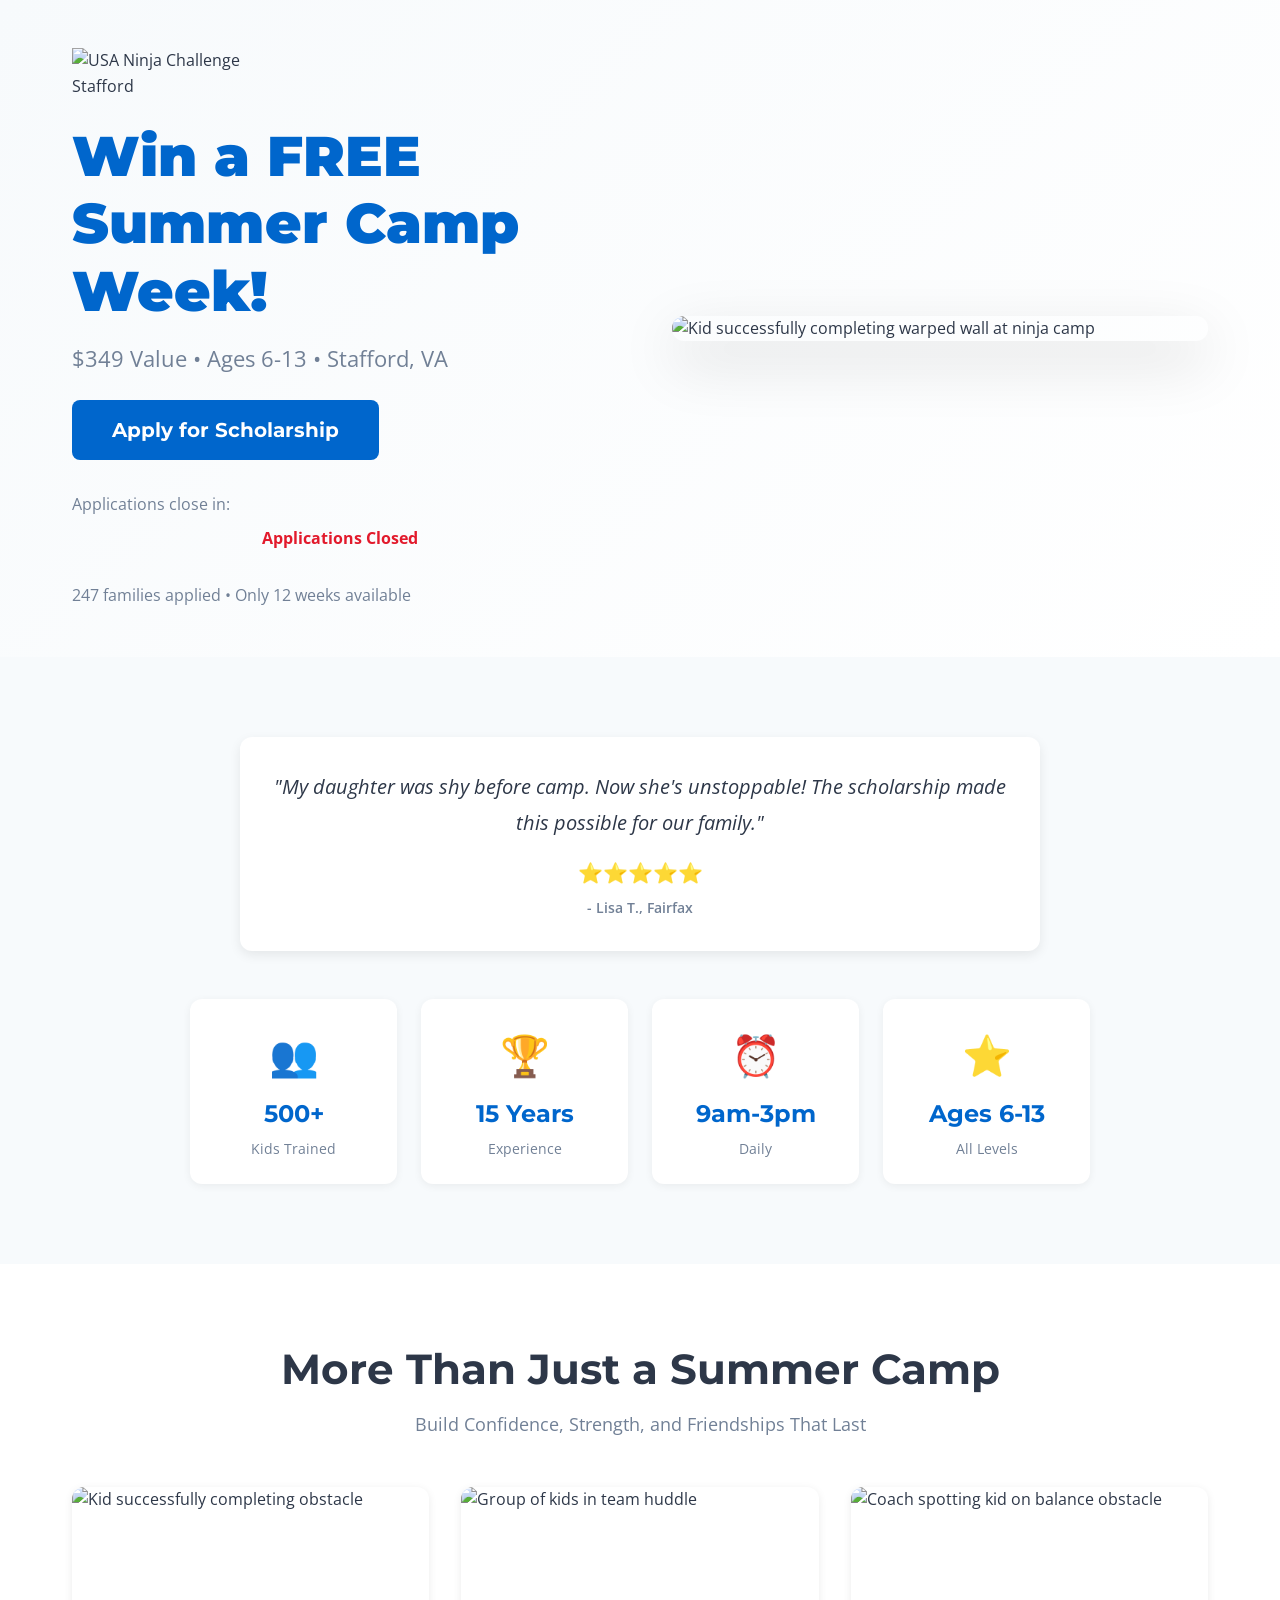
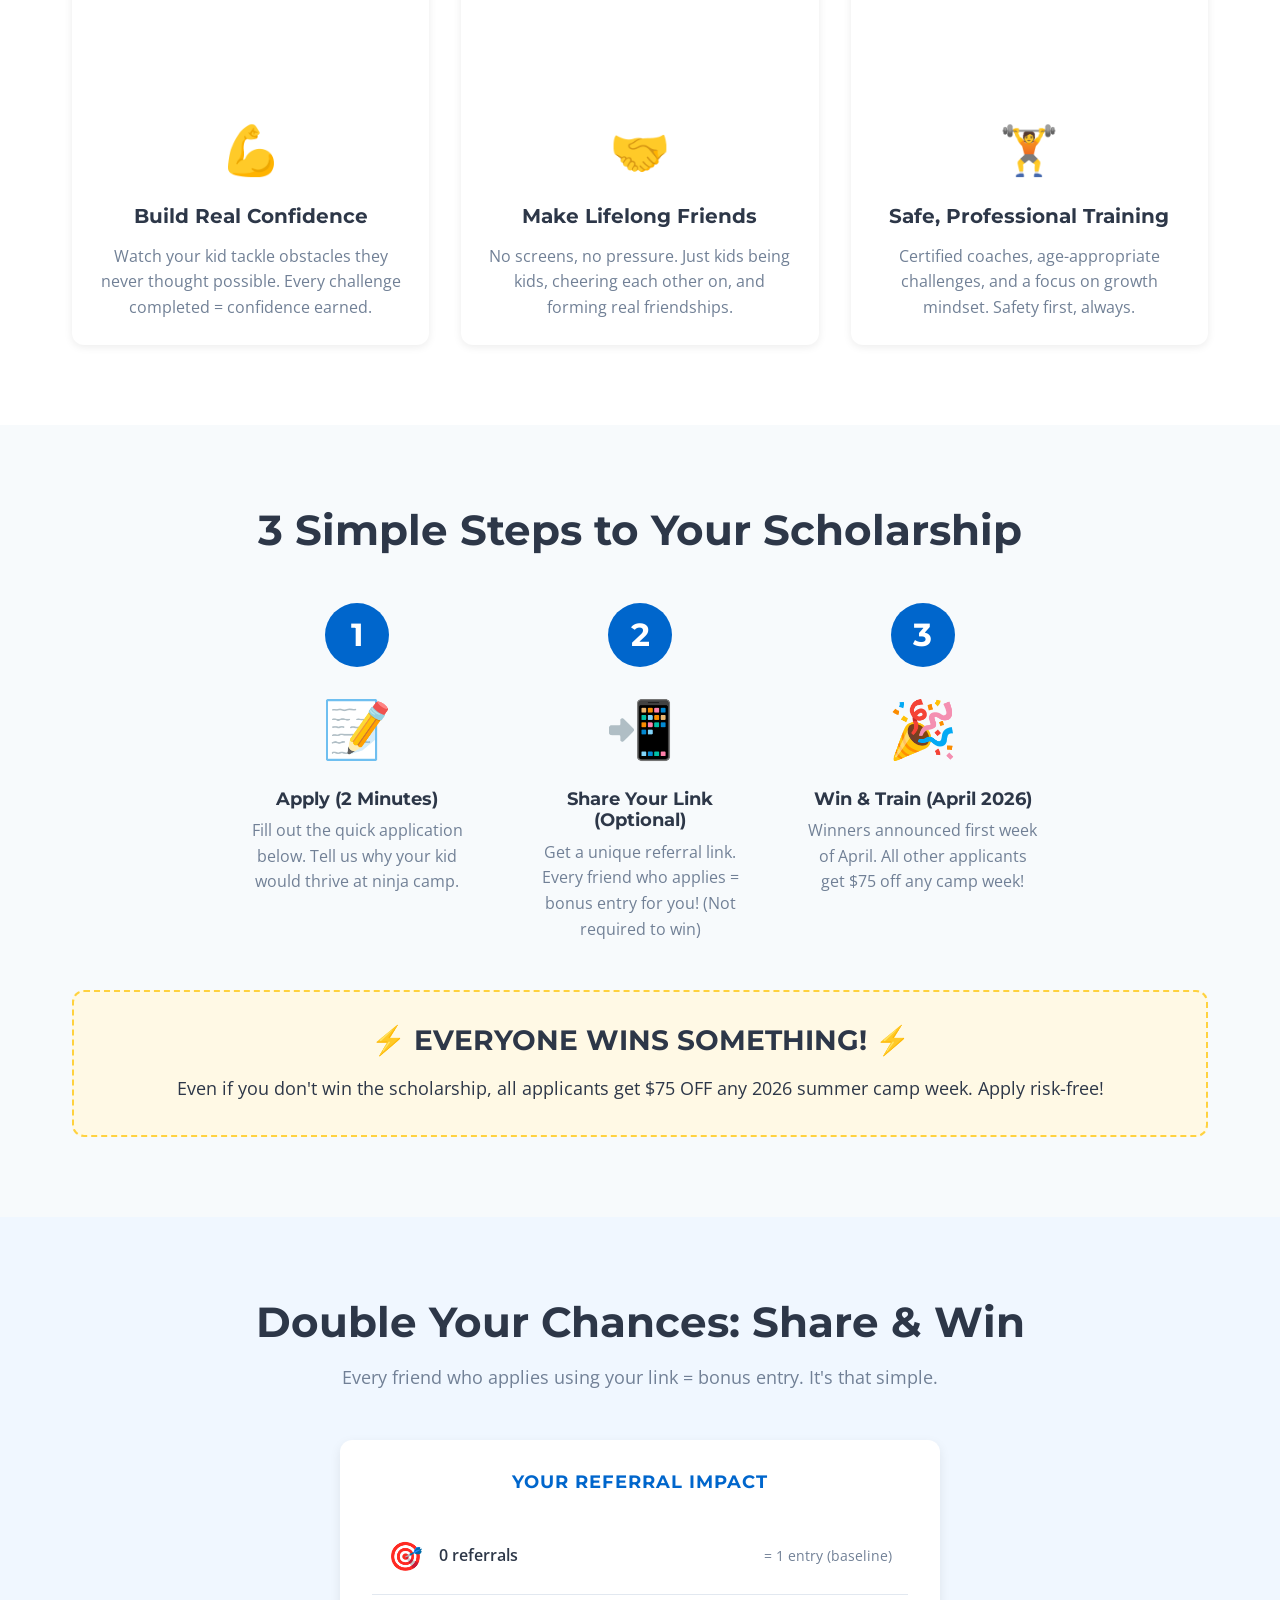
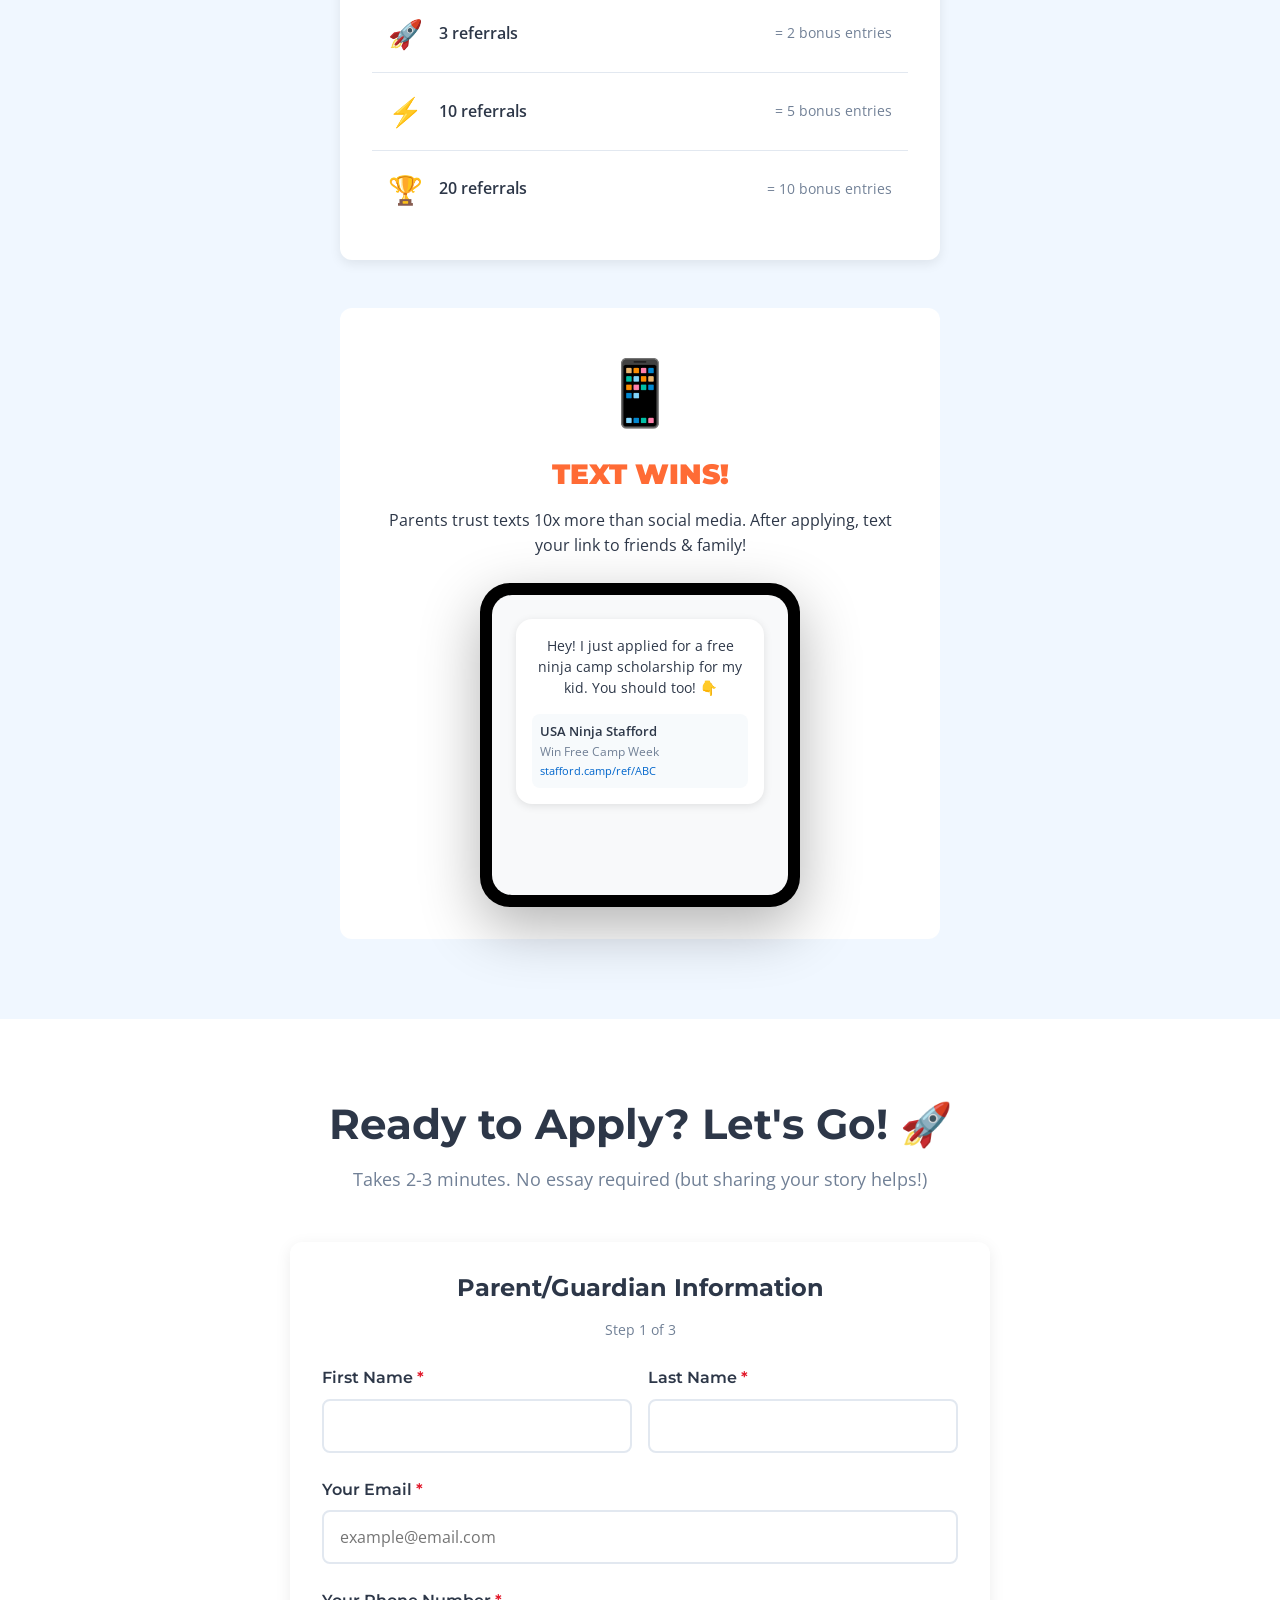
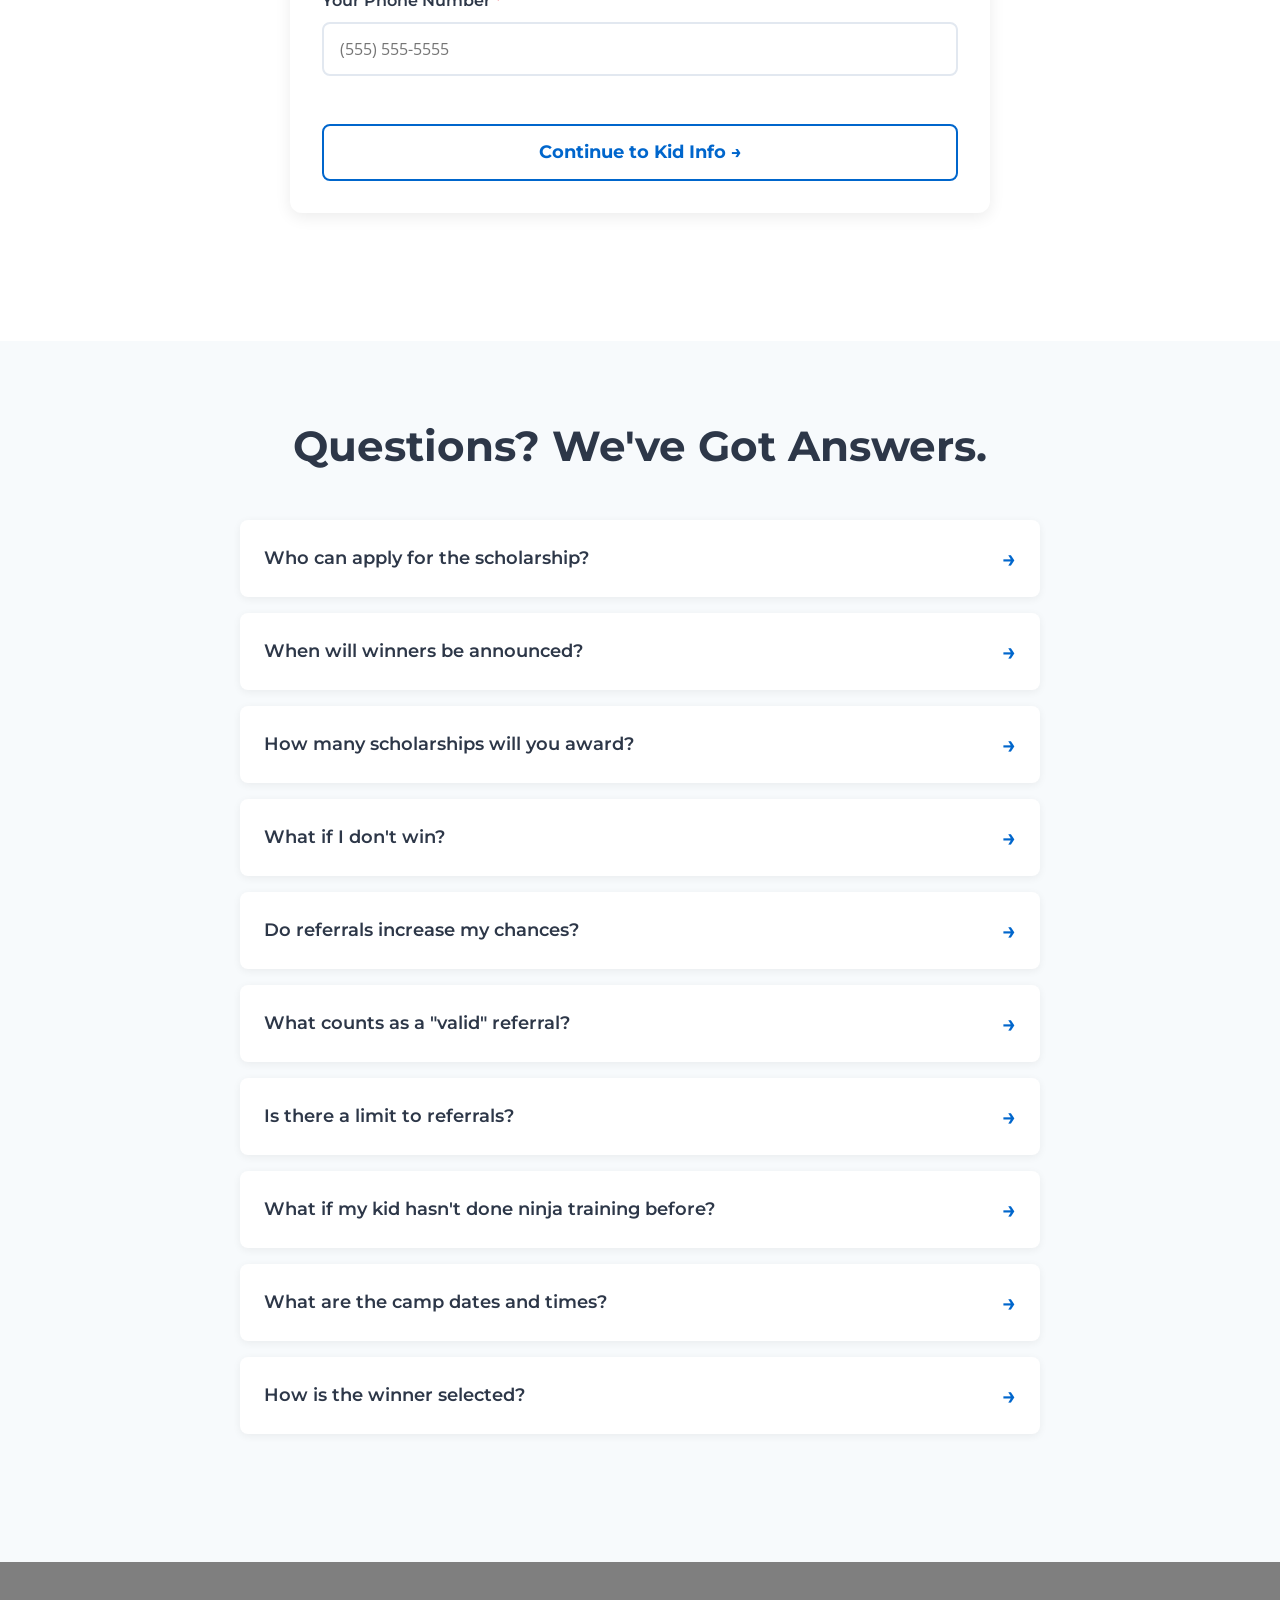
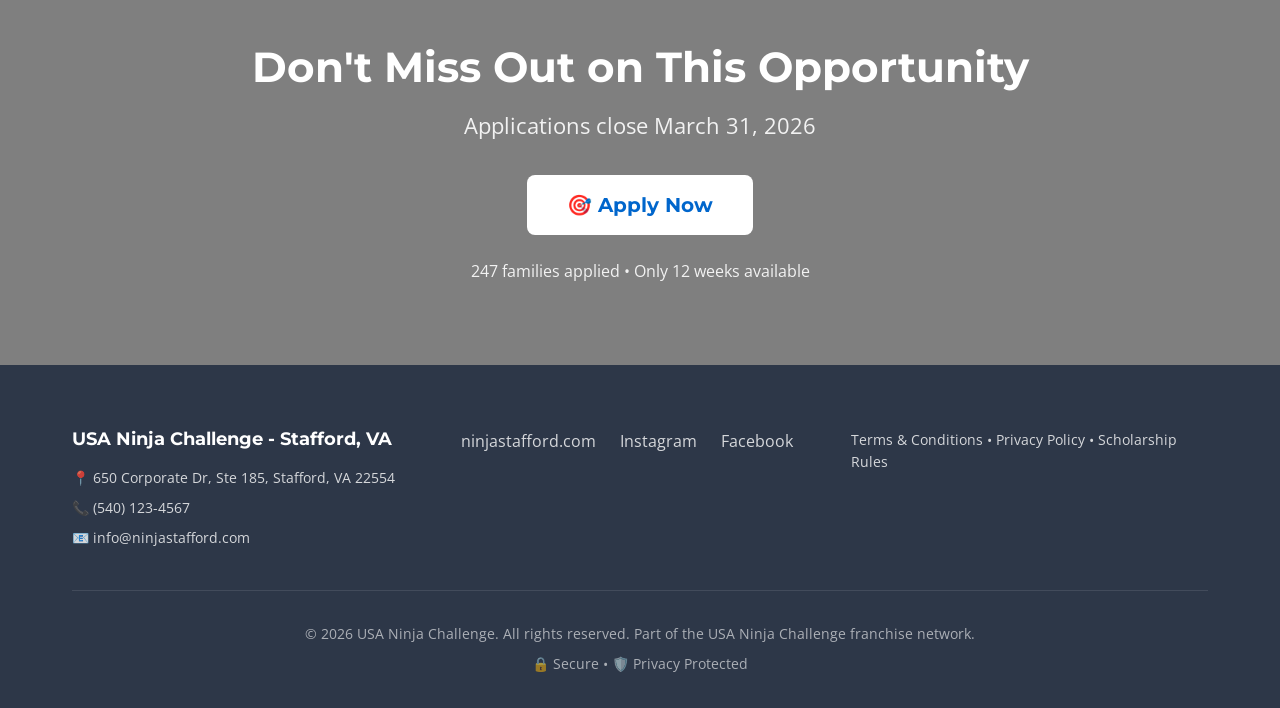
==== index.html @ 6a6d504b "Reorganize: Move frontend files to root for GitHub Pages" ====
<!DOCTYPE html>
<html lang="en">
<head>
    <meta charset="UTF-8">
    <meta name="viewport" content="width=device-width, initial-scale=1.0">
    <meta name="description" content="Apply for a free summer camp week at USA Ninja Challenge Stafford. $349 value, ages 6-13. Applications close March 31, 2026.">
    
    <!-- Open Graph / Social Media -->
    <meta property="og:title" content="Win a Free Ninja Summer Camp Week!">
    <meta property="og:description" content="I just applied for a scholarship to USA Ninja Challenge. Your kid should too!">
    <meta property="og:image" content="https://second-summit-marketing.github.io/stafford-scholarship-2026/assets/og-image.jpg">
    <meta property="og:url" content="https://second-summit-marketing.github.io/stafford-scholarship-2026/">
    <meta property="og:type" content="website">
    
    <meta name="twitter:card" content="summary_large_image">
    <meta name="twitter:title" content="Win a Free Ninja Summer Camp Week!">
    <meta name="twitter:description" content="Apply for a scholarship to USA Ninja Challenge Stafford. Ages 6-13, $349 value.">
    <meta name="twitter:image" content="https://second-summit-marketing.github.io/stafford-scholarship-2026/assets/og-image.jpg">
    
    <title>Win a FREE Summer Camp Week! | USA Ninja Stafford Scholarship</title>
    
    <!-- Favicon -->
    <link rel="icon" type="image/x-icon" href="./assets/favicon.ico">
    
    <!-- Google Fonts -->
    <link rel="preconnect" href="https://fonts.googleapis.com">
    <link rel="preconnect" href="https://fonts.gstatic.com" crossorigin>
    <link href="https://fonts.googleapis.com/css2?family=Montserrat:wght@400;600;700;900&family=Open+Sans:wght@400;600&display=swap" rel="stylesheet">
    
    <!-- Stylesheet -->
    <link rel="stylesheet" href="./css/style.css">
</head>
<body>
    <!-- Hero Section -->
    <section id="hero" class="hero">
        <div class="container">
            <div class="hero__content">
                <img src="./assets/logo.png" alt="USA Ninja Challenge Stafford" class="hero__logo">
                <h1 class="hero__headline">Win a FREE Summer Camp Week!</h1>
                <p class="hero__subheadline">$349 Value • Ages 6-13 • Stafford, VA</p>
                <a href="#application" class="btn btn--primary btn--large smooth-scroll">Apply for Scholarship</a>
                
                <div class="countdown">
                    <p class="countdown__label">Applications close in:</p>
                    <div class="countdown__timer" id="countdown">
                        <div class="countdown__unit">
                            <span class="countdown__value" id="days">23</span>
                            <span class="countdown__label-small">DAYS</span>
                        </div>
                        <div class="countdown__separator">:</div>
                        <div class="countdown__unit">
                            <span class="countdown__value" id="hours">14</span>
                            <span class="countdown__label-small">HRS</span>
                        </div>
                        <div class="countdown__separator">:</div>
                        <div class="countdown__unit">
                            <span class="countdown__value" id="minutes">32</span>
                            <span class="countdown__label-small">MIN</span>
                        </div>
                    </div>
                </div>
                
                <div class="social-proof-ticker">
                    <span id="applicant-count">247</span> families applied • Only <span id="spots-left">12</span> weeks available
                </div>
            </div>
            <div class="hero__image">
                <img src="./assets/hero-image.jpg" alt="Kid successfully completing warped wall at ninja camp">
            </div>
        </div>
    </section>

    <!-- Social Proof Section -->
    <section id="social-proof" class="section section--light">
        <div class="container">
            <div class="testimonial-carousel" id="testimonial-carousel">
                <div class="testimonial testimonial--active">
                    <p class="testimonial__quote">"My daughter was shy before camp. Now she's unstoppable! The scholarship made this possible for our family."</p>
                    <div class="testimonial__stars">⭐⭐⭐⭐⭐</div>
                    <p class="testimonial__author">- Lisa T., Fairfax</p>
                </div>
                <div class="testimonial">
                    <p class="testimonial__quote">"Best investment in our son's summer. He asks to go back every year. The coaches genuinely care."</p>
                    <div class="testimonial__stars">⭐⭐⭐⭐⭐</div>
                    <p class="testimonial__author">- Marcus J., Stafford</p>
                </div>
                <div class="testimonial">
                    <p class="testimonial__quote">"I never thought we'd afford quality summer camp. Winning the scholarship was life-changing!"</p>
                    <div class="testimonial__stars">⭐⭐⭐⭐⭐</div>
                    <p class="testimonial__author">- Amanda K., Fredericksburg</p>
                </div>
            </div>
            
            <div class="stats-bar">
                <div class="stat">
                    <div class="stat__icon">👥</div>
                    <div class="stat__value">500+</div>
                    <div class="stat__label">Kids Trained</div>
                </div>
                <div class="stat">
                    <div class="stat__icon">🏆</div>
                    <div class="stat__value">15 Years</div>
                    <div class="stat__label">Experience</div>
                </div>
                <div class="stat">
                    <div class="stat__icon">⏰</div>
                    <div class="stat__value">9am-3pm</div>
                    <div class="stat__label">Daily</div>
                </div>
                <div class="stat">
                    <div class="stat__icon">⭐</div>
                    <div class="stat__value">Ages 6-13</div>
                    <div class="stat__label">All Levels</div>
                </div>
            </div>
        </div>
    </section>

    <!-- Why Ninja Camp Section -->
    <section id="why-ninja" class="section">
        <div class="container">
            <h2 class="section__headline">More Than Just a Summer Camp</h2>
            <p class="section__subheadline">Build Confidence, Strength, and Friendships That Last</p>
            
            <div class="benefits-grid">
                <div class="benefit-card">
                    <img src="./assets/benefit-confidence.jpg" alt="Kid successfully completing obstacle" class="benefit-card__image">
                    <div class="benefit-card__icon">💪</div>
                    <h3 class="benefit-card__title">Build Real Confidence</h3>
                    <p class="benefit-card__description">Watch your kid tackle obstacles they never thought possible. Every challenge completed = confidence earned.</p>
                </div>
                
                <div class="benefit-card">
                    <img src="./assets/benefit-friends.jpg" alt="Group of kids in team huddle" class="benefit-card__image">
                    <div class="benefit-card__icon">🤝</div>
                    <h3 class="benefit-card__title">Make Lifelong Friends</h3>
                    <p class="benefit-card__description">No screens, no pressure. Just kids being kids, cheering each other on, and forming real friendships.</p>
                </div>
                
                <div class="benefit-card">
                    <img src="./assets/benefit-training.jpg" alt="Coach spotting kid on balance obstacle" class="benefit-card__image">
                    <div class="benefit-card__icon">🏋️</div>
                    <h3 class="benefit-card__title">Safe, Professional Training</h3>
                    <p class="benefit-card__description">Certified coaches, age-appropriate challenges, and a focus on growth mindset. Safety first, always.</p>
                </div>
            </div>
        </div>
    </section>

    <!-- How It Works Section -->
    <section id="how-it-works" class="section section--light">
        <div class="container">
            <h2 class="section__headline">3 Simple Steps to Your Scholarship</h2>
            
            <div class="timeline">
                <div class="timeline__step">
                    <div class="timeline__number">1</div>
                    <div class="timeline__icon">📝</div>
                    <h3 class="timeline__title">Apply (2 Minutes)</h3>
                    <p class="timeline__description">Fill out the quick application below. Tell us why your kid would thrive at ninja camp.</p>
                </div>
                
                <div class="timeline__step">
                    <div class="timeline__number">2</div>
                    <div class="timeline__icon">📲</div>
                    <h3 class="timeline__title">Share Your Link (Optional)</h3>
                    <p class="timeline__description">Get a unique referral link. Every friend who applies = bonus entry for you! (Not required to win)</p>
                </div>
                
                <div class="timeline__step">
                    <div class="timeline__number">3</div>
                    <div class="timeline__icon">🎉</div>
                    <h3 class="timeline__title">Win & Train (April 2026)</h3>
                    <p class="timeline__description">Winners announced first week of April. All other applicants get $75 off any camp week!</p>
                </div>
            </div>
            
            <div class="callout">
                <h3 class="callout__title">⚡ EVERYONE WINS SOMETHING! ⚡</h3>
                <p class="callout__text">Even if you don't win the scholarship, all applicants get $75 OFF any 2026 summer camp week. Apply risk-free!</p>
            </div>
        </div>
    </section>

    <!-- Referral Boost Section -->
    <section id="referral-boost" class="section section--blue">
        <div class="container">
            <h2 class="section__headline">Double Your Chances: Share & Win</h2>
            <p class="section__subheadline">Every friend who applies using your link = bonus entry. It's that simple.</p>
            
            <div class="referral-tiers">
                <h3 class="referral-tiers__title">YOUR REFERRAL IMPACT</h3>
                <div class="tier">
                    <span class="tier__icon">🎯</span>
                    <span class="tier__count">0 referrals</span>
                    <span class="tier__reward">= 1 entry (baseline)</span>
                </div>
                <div class="tier">
                    <span class="tier__icon">🚀</span>
                    <span class="tier__count">3 referrals</span>
                    <span class="tier__reward">= 2 bonus entries</span>
                </div>
                <div class="tier">
                    <span class="tier__icon">⚡</span>
                    <span class="tier__count">10 referrals</span>
                    <span class="tier__reward">= 5 bonus entries</span>
                </div>
                <div class="tier">
                    <span class="tier__icon">🏆</span>
                    <span class="tier__count">20 referrals</span>
                    <span class="tier__reward">= 10 bonus entries</span>
                </div>
            </div>
            
            <div class="sms-emphasis">
                <div class="sms-emphasis__icon">📱</div>
                <h3 class="sms-emphasis__title">TEXT WINS!</h3>
                <p class="sms-emphasis__text">Parents trust texts 10x more than social media. After applying, text your link to friends & family!</p>
                <div class="phone-mockup">
                    <div class="phone-mockup__screen">
                        <div class="phone-mockup__message">
                            <p>Hey! I just applied for a free ninja camp scholarship for my kid. You should too! 👇</p>
                            <div class="phone-mockup__link">
                                <div class="link-preview">
                                    <div class="link-preview__title">USA Ninja Stafford</div>
                                    <div class="link-preview__description">Win Free Camp Week</div>
                                    <div class="link-preview__url">stafford.camp/ref/ABC</div>
                                </div>
                            </div>
                        </div>
                    </div>
                </div>
            </div>
        </div>
    </section>

    <!-- Application Form Section -->
    <section id="application" class="section">
        <div class="container">
            <h2 class="section__headline">Ready to Apply? Let's Go! 🚀</h2>
            <p class="section__subheadline">Takes 2-3 minutes. No essay required (but sharing your story helps!)</p>
            
            <form id="application-form" class="application-form">
                <!-- Honeypot field (hidden from users) -->
                <input type="text" name="website" tabindex="-1" autocomplete="off" style="position:absolute;left:-9999px;top:-9999px" aria-hidden="true">
                <input type="hidden" name="submit_time" id="submit_time">
                <input type="hidden" name="referral_code" id="referral_code">
                
                <!-- Section 1: Parent Info -->
                <div class="form-section form-section--active" id="section-1">
                    <h3 class="form-section__title">Parent/Guardian Information</h3>
                    <div class="progress-indicator">Step 1 of 3</div>
                    
                    <div class="form-row">
                        <div class="form-group">
                            <label for="parent_first_name" class="form-label">First Name <span class="required">*</span></label>
                            <input type="text" id="parent_first_name" name="parent_first_name" class="form-input" required>
                            <span class="error-message"></span>
                        </div>
                        <div class="form-group">
                            <label for="parent_last_name" class="form-label">Last Name <span class="required">*</span></label>
                            <input type="text" id="parent_last_name" name="parent_last_name" class="form-input" required>
                            <span class="error-message"></span>
                        </div>
                    </div>
                    
                    <div class="form-group">
                        <label for="parent_email" class="form-label">Your Email <span class="required">*</span></label>
                        <input type="email" id="parent_email" name="parent_email" class="form-input" placeholder="example@email.com" required>
                        <span class="error-message"></span>
                        <span class="success-message"></span>
                    </div>
                    
                    <div class="form-group">
                        <label for="parent_phone" class="form-label">Your Phone Number <span class="required">*</span></label>
                        <input type="tel" id="parent_phone" name="parent_phone" class="form-input" placeholder="(555) 555-5555" required>
                        <span class="error-message"></span>
                        <span class="success-message"></span>
                    </div>
                    
                    <button type="button" class="btn btn--secondary btn--next" data-next="section-2">Continue to Kid Info →</button>
                </div>
                
                <!-- Section 2: Kid Info -->
                <div class="form-section" id="section-2">
                    <h3 class="form-section__title">About Your Ninja Warrior 🥷</h3>
                    <div class="progress-indicator">Step 2 of 3</div>
                    
                    <div class="form-group">
                        <label for="kid_first_name" class="form-label">Kid's First Name <span class="required">*</span></label>
                        <input type="text" id="kid_first_name" name="kid_first_name" class="form-input" required>
                        <span class="error-message"></span>
                    </div>
                    
                    <div class="form-group">
                        <label for="kid_age" class="form-label">Kid's Age <span class="required">*</span></label>
                        <select id="kid_age" name="kid_age" class="form-input" required>
                            <option value="">Select age...</option>
                            <option value="6">6</option>
                            <option value="7">7</option>
                            <option value="8">8</option>
                            <option value="9">9</option>
                            <option value="10">10</option>
                            <option value="11">11</option>
                            <option value="12">12</option>
                            <option value="13">13</option>
                        </select>
                        <span class="error-message"></span>
                    </div>
                    
                    <div class="form-group">
                        <label class="form-label">Has your kid tried ninja/obstacle training before? <span class="required">*</span></label>
                        <div class="radio-group">
                            <label class="radio-label">
                                <input type="radio" name="ninja_experience" value="yes" required>
                                <span>Yes, they love it!</span>
                            </label>
                            <label class="radio-label">
                                <input type="radio" name="ninja_experience" value="no" required>
                                <span>No, but they're excited to try</span>
                            </label>
                            <label class="radio-label">
                                <input type="radio" name="ninja_experience" value="unsure" required>
                                <span>Not sure, but they're active</span>
                            </label>
                        </div>
                        <span class="error-message"></span>
                    </div>
                    
                    <button type="button" class="btn btn--secondary btn--next" data-next="section-3">Continue to Story →</button>
                </div>
                
                <!-- Section 3: Essay -->
                <div class="form-section" id="section-3">
                    <h3 class="form-section__title">Tell Us Your Story 💙</h3>
                    <div class="progress-indicator">Step 3 of 3</div>
                    
                    <div class="form-group">
                        <label for="essay" class="form-label">Why would this scholarship be meaningful for your family? <span class="required">*</span></label>
                        <textarea id="essay" name="essay" class="form-input form-textarea" rows="6" minlength="50" maxlength="300" required></textarea>
                        <div class="character-counter">
                            <span id="char-count">0</span>/300 characters
                        </div>
                        <p class="form-hint">💡 Tip: Be authentic! We want to hear your kid's dreams, your family's story, or why summer camp matters to you.</p>
                        <span class="error-message"></span>
                    </div>
                    
                    <div class="form-group">
                        <label for="hear_about" class="form-label">How did you hear about us?</label>
                        <select id="hear_about" name="hear_about" class="form-input">
                            <option value="">Select...</option>
                            <option value="facebook">Facebook/Instagram</option>
                            <option value="google">Google Search</option>
                            <option value="referral">Friend/Family Referral</option>
                            <option value="current">Current/Past USA Ninja Family</option>
                            <option value="other">Other</option>
                        </select>
                    </div>
                    
                    <div class="form-group">
                        <label class="checkbox-label">
                            <input type="checkbox" name="consent" id="consent" required>
                            <span>I agree to receive follow-up communication about the scholarship and camp programs <span class="required">*</span></span>
                        </label>
                        <span class="error-message"></span>
                    </div>
                    
                    <button type="submit" class="btn btn--primary btn--large btn--submit">
                        <span class="btn-text">🚀 Submit Application</span>
                        <span class="btn-loading">Submitting...</span>
                    </button>
                    
                    <p class="form-disclaimer">By submitting, you agree to our scholarship terms and privacy policy.</p>
                </div>
            </form>
            
            <!-- Success State (hidden by default) -->
            <div id="success-message" class="success-state" style="display: none;">
                <div class="success-state__icon">✅</div>
                <h2 class="success-state__title">🎉 Application Submitted!</h2>
                <p class="success-state__message">Thanks <span id="success-name"></span>! We received your application for <span id="success-kid"></span>.</p>
                <p class="success-state__email">📧 Check your email (<span id="success-email"></span>) for confirmation and next steps.</p>
                
                <div class="referral-section">
                    <h3 class="referral-section__title">📲 BOOST YOUR CHANCES!</h3>
                    <p class="referral-section__text">Share your unique referral link:</p>
                    
                    <div class="referral-link-box">
                        <input type="text" id="referral-link" class="referral-link-input" readonly>
                        <button class="btn btn--copy" id="copy-btn">📋 Copy Link</button>
                    </div>
                    
                    <p class="referral-section__reward">Every friend who applies = bonus entry!</p>
                    
                    <div class="referral-stats">
                        <p>Current referrals: <strong id="current-referrals">0</strong></p>
                        <p>Next reward: <strong id="next-reward">3 referrals = 2 bonus entries</strong></p>
                    </div>
                    
                    <div class="share-buttons">
                        <p class="share-buttons__label">Share via:</p>
                        <div class="share-buttons__row">
                            <button class="btn btn--share btn--sms" id="share-sms">📱 Text Message</button>
                            <button class="btn btn--share btn--email" id="share-email">📧 Email</button>
                        </div>
                        <div class="share-buttons__row">
                            <button class="btn btn--share btn--facebook" id="share-facebook">Facebook</button>
                            <button class="btn btn--share btn--twitter" id="share-twitter">Twitter</button>
                        </div>
                    </div>
                    
                    <div class="next-steps">
                        <h4 class="next-steps__title">What happens next?</h4>
                        <ul class="next-steps__list">
                            <li>✅ March 31: Applications close</li>
                            <li>🎲 April 1-5: Winners selected</li>
                            <li>📧 April 7: Winners notified by email</li>
                            <li>💰 All applicants get $75 off code</li>
                        </ul>
                    </div>
                </div>
            </div>
        </div>
    </section>

    <!-- FAQ Section -->
    <section id="faq" class="section section--light">
        <div class="container">
            <h2 class="section__headline">Questions? We've Got Answers.</h2>
            
            <div class="faq-accordion">
                <div class="faq-item">
                    <button class="faq-question">
                        <span>Who can apply for the scholarship?</span>
                        <span class="faq-icon">→</span>
                    </button>
                    <div class="faq-answer">
                        <p>Any family with a kid ages 6-13 in the Stafford, VA area. Financial need is considered but not required.</p>
                    </div>
                </div>
                
                <div class="faq-item">
                    <button class="faq-question">
                        <span>When will winners be announced?</span>
                        <span class="faq-icon">→</span>
                    </button>
                    <div class="faq-answer">
                        <p>Winners will be selected April 1-5 and notified by email by April 7, 2026.</p>
                    </div>
                </div>
                
                <div class="faq-item">
                    <button class="faq-question">
                        <span>How many scholarships will you award?</span>
                        <span class="faq-icon">→</span>
                    </button>
                    <div class="faq-answer">
                        <p>We're awarding 1-2 full-week scholarships ($349 value each), depending on application quality.</p>
                    </div>
                </div>
                
                <div class="faq-item">
                    <button class="faq-question">
                        <span>What if I don't win?</span>
                        <span class="faq-icon">→</span>
                    </button>
                    <div class="faq-answer">
                        <p>Every applicant receives a $75 off coupon code for any 2026 summer camp week. Everyone wins something!</p>
                    </div>
                </div>
                
                <div class="faq-item">
                    <button class="faq-question">
                        <span>Do referrals increase my chances?</span>
                        <span class="faq-icon">→</span>
                    </button>
                    <div class="faq-answer">
                        <p>Yes! Each valid referral earns you bonus entries. 3 referrals = 2 bonus entries, 10 referrals = 5 bonus entries, etc.</p>
                    </div>
                </div>
                
                <div class="faq-item">
                    <button class="faq-question">
                        <span>What counts as a "valid" referral?</span>
                        <span class="faq-icon">→</span>
                    </button>
                    <div class="faq-answer">
                        <p>A referral is valid when someone uses your unique link and completes their application. Self-referrals and duplicate emails don't count.</p>
                    </div>
                </div>
                
                <div class="faq-item">
                    <button class="faq-question">
                        <span>Is there a limit to referrals?</span>
                        <span class="faq-icon">→</span>
                    </button>
                    <div class="faq-answer">
                        <p>You can share with as many people as you'd like, but bonus entries cap at 20 referrals (10 bonus entries) to keep it fair.</p>
                    </div>
                </div>
                
                <div class="faq-item">
                    <button class="faq-question">
                        <span>What if my kid hasn't done ninja training before?</span>
                        <span class="faq-icon">→</span>
                    </button>
                    <div class="faq-answer">
                        <p>No experience necessary! Our camp is designed for all skill levels, from first-timers to experienced ninjas.</p>
                    </div>
                </div>
                
                <div class="faq-item">
                    <button class="faq-question">
                        <span>What are the camp dates and times?</span>
                        <span class="faq-icon">→</span>
                    </button>
                    <div class="faq-answer">
                        <p>Summer 2026 camps run weekly, June-August, Monday-Friday, 9am-3pm. Scholarship winners choose their preferred week (subject to availability).</p>
                    </div>
                </div>
                
                <div class="faq-item">
                    <button class="faq-question">
                        <span>How is the winner selected?</span>
                        <span class="faq-icon">→</span>
                    </button>
                    <div class="faq-answer">
                        <p>Applications are reviewed based on: (1) essay quality/authenticity, (2) demonstrated interest in ninja training, (3) family circumstances, and (4) number of referrals (bonus entries).</p>
                    </div>
                </div>
            </div>
        </div>
    </section>

    <!-- Final CTA Section -->
    <section id="final-cta" class="section section--cta">
        <div class="container">
            <h2 class="cta__headline">Don't Miss Out on This Opportunity</h2>
            <p class="cta__subheadline">Applications close March 31, 2026</p>
            <a href="#application" class="btn btn--primary-inverse btn--large smooth-scroll">🎯 Apply Now</a>
            <div class="social-proof-ticker social-proof-ticker--white">
                <span id="applicant-count-2">247</span> families applied • Only <span id="spots-left-2">12</span> weeks available
            </div>
        </div>
    </section>

    <!-- Footer -->
    <footer class="footer">
        <div class="container">
            <div class="footer__content">
                <div class="footer__section">
                    <h3 class="footer__title">USA Ninja Challenge - Stafford, VA</h3>
                    <p class="footer__info">📍 650 Corporate Dr, Ste 185, Stafford, VA 22554</p>
                    <p class="footer__info">📞 (540) 123-4567</p>
                    <p class="footer__info">📧 info@ninjastafford.com</p>
                </div>
                
                <div class="footer__section">
                    <div class="footer__links">
                        <a href="https://ninjastafford.com" target="_blank" rel="noopener">ninjastafford.com</a>
                        <a href="https://instagram.com/usaninjachallenge" target="_blank" rel="noopener">Instagram</a>
                        <a href="https://facebook.com/usaninjachallenge" target="_blank" rel="noopener">Facebook</a>
                    </div>
                </div>
                
                <div class="footer__section">
                    <div class="footer__legal">
                        <a href="./terms.html">Terms & Conditions</a> •
                        <a href="./privacy.html">Privacy Policy</a> •
                        <a href="./scholarship-rules.html">Scholarship Rules</a>
                    </div>
                </div>
            </div>
            
            <div class="footer__bottom">
                <p>© 2026 USA Ninja Challenge. All rights reserved. Part of the USA Ninja Challenge franchise network.</p>
                <p class="footer__trust">🔒 Secure • 🛡️ Privacy Protected</p>
            </div>
        </div>
    </footer>

    <!-- JavaScript -->
    <script src="./js/app.js"></script>
</body>
</html>
---- css/style.css ----
/* ===================================
   USA Ninja Stafford Scholarship
   Landing Page Stylesheet
   =================================== */

/* CSS Variables */
:root {
  /* Colors */
  --ninja-blue: #0066CC;
  --action-red: #E21A2C;
  --energy-orange: #FF6B35;
  --victory-yellow: #FFD23F;
  --white: #FFFFFF;
  --charcoal: #2D3748;
  --light-gray: #F7FAFC;
  --border-gray: #E2E8F0;
  --success-green: #48BB78;
  --error-red: #F56565;
  --text-gray: #718096;
  
  /* Typography */
  --font-heading: 'Montserrat', sans-serif;
  --font-body: 'Open Sans', sans-serif;
  
  /* Spacing */
  --space-xs: 4px;
  --space-sm: 8px;
  --space-md: 16px;
  --space-lg: 24px;
  --space-xl: 32px;
  --space-2xl: 48px;
  --space-3xl: 64px;
  
  /* Responsive breakpoints */
  --mobile: 375px;
  --tablet: 768px;
  --desktop: 1024px;
  --wide: 1440px;
}

/* Reset & Base Styles */
* {
  margin: 0;
  padding: 0;
  box-sizing: border-box;
}

html {
  scroll-behavior: smooth;
  font-size: 16px;
}

body {
  font-family: var(--font-body);
  font-size: 16px;
  line-height: 1.6;
  color: var(--charcoal);
  background-color: var(--white);
  -webkit-font-smoothing: antialiased;
  -moz-osx-font-smoothing: grayscale;
}

img {
  max-width: 100%;
  height: auto;
  display: block;
}

/* Typography */
h1, h2, h3, h4, h5, h6 {
  font-family: var(--font-heading);
  font-weight: 700;
  line-height: 1.2;
  margin-bottom: var(--space-md);
}

h1 { font-size: 36px; }
h2 { font-size: 28px; }
h3 { font-size: 22px; }

@media (min-width: 768px) {
  h1 { font-size: 56px; }
  h2 { font-size: 42px; }
  h3 { font-size: 32px; }
}

/* Layout */
.container {
  width: 100%;
  max-width: 1200px;
  margin: 0 auto;
  padding: 0 var(--space-md);
}

@media (min-width: 768px) {
  .container {
    padding: 0 var(--space-xl);
  }
}

.section {
  padding: var(--space-3xl) 0;
}

@media (min-width: 768px) {
  .section {
    padding: 80px 0;
  }
}

.section--light {
  background-color: var(--light-gray);
}

.section--blue {
  background-color: #F0F7FF;
}

.section--cta {
  background: linear-gradient(rgba(0, 0, 0, 0.5), rgba(0, 0, 0, 0.5)),
              url('../assets/cta-background.jpg') center/cover no-repeat;
  color: var(--white);
  text-align: center;
}

.section__headline {
  text-align: center;
  color: var(--charcoal);
  margin-bottom: var(--space-md);
}

.section__subheadline {
  text-align: center;
  font-size: 18px;
  color: var(--text-gray);
  margin-bottom: var(--space-2xl);
}

/* Buttons */
.btn {
  display: inline-block;
  font-family: var(--font-heading);
  font-weight: 700;
  font-size: 18px;
  padding: 16px 32px;
  border-radius: 8px;
  border: none;
  cursor: pointer;
  text-decoration: none;
  text-align: center;
  transition: all 0.3s ease;
  line-height: 1.2;
}

.btn--primary {
  background: var(--ninja-blue);
  color: var(--white);
}

.btn--primary:hover {
  background: #0052A3;
  transform: translateY(-2px);
  box-shadow: 0 8px 16px rgba(0, 102, 204, 0.3);
}

.btn--primary-inverse {
  background: var(--white);
  color: var(--ninja-blue);
}

.btn--primary-inverse:hover {
  background: var(--light-gray);
  transform: translateY(-2px);
}

.btn--secondary {
  background: var(--white);
  color: var(--ninja-blue);
  border: 2px solid var(--ninja-blue);
}

.btn--secondary:hover {
  background: var(--ninja-blue);
  color: var(--white);
}

.btn--large {
  min-height: 56px;
  font-size: 20px;
  padding: 18px 40px;
}

.btn--submit {
  width: 100%;
}

.btn--submit.loading .btn-text {
  display: none;
}

.btn--submit .btn-loading {
  display: none;
}

.btn--submit.loading .btn-loading {
  display: inline;
}

.btn--copy {
  background: var(--success-green);
  color: var(--white);
  white-space: nowrap;
}

.btn--copy:hover {
  background: #38A169;
}

.btn--copy.copied {
  background: var(--success-green);
}

.btn--share {
  flex: 1;
  min-width: 140px;
  font-size: 16px;
  padding: 12px 20px;
}

.btn--sms {
  background: var(--energy-orange);
  color: var(--white);
}

.btn--sms:hover {
  background: #E55A2B;
}

.btn--email {
  background: var(--text-gray);
  color: var(--white);
}

.btn--email:hover {
  background: #4A5568;
}

.btn--facebook {
  background: #1877F2;
  color: var(--white);
}

.btn--facebook:hover {
  background: #1365D0;
}

.btn--twitter {
  background: #1DA1F2;
  color: var(--white);
}

.btn--twitter:hover {
  background: #1A8CD8;
}

/* Hero Section */
.hero {
  background: linear-gradient(135deg, var(--light-gray) 0%, var(--white) 100%);
  padding: var(--space-2xl) 0;
  overflow: hidden;
}

.hero .container {
  display: flex;
  flex-direction: column;
  gap: var(--space-xl);
  align-items: center;
}

@media (min-width: 1024px) {
  .hero .container {
    flex-direction: row;
    gap: var(--space-3xl);
  }
}

.hero__content {
  flex: 1;
  text-align: center;
}

@media (min-width: 1024px) {
  .hero__content {
    text-align: left;
  }
}

.hero__logo {
  max-width: 200px;
  margin: 0 auto var(--space-lg);
}

@media (min-width: 1024px) {
  .hero__logo {
    margin: 0 0 var(--space-lg);
  }
}

.hero__headline {
  font-size: 36px;
  font-weight: 900;
  color: var(--ninja-blue);
  margin-bottom: var(--space-md);
}

@media (min-width: 768px) {
  .hero__headline {
    font-size: 56px;
  }
}

.hero__subheadline {
  font-size: 18px;
  color: var(--text-gray);
  margin-bottom: var(--space-lg);
}

@media (min-width: 768px) {
  .hero__subheadline {
    font-size: 22px;
  }
}

.hero__image {
  flex: 1;
  max-width: 600px;
}

.hero__image img {
  border-radius: 12px;
  box-shadow: 0 20px 60px rgba(0, 0, 0, 0.15);
}

/* Countdown Timer */
.countdown {
  margin: var(--space-xl) 0;
}

.countdown__label {
  font-size: 16px;
  color: var(--text-gray);
  margin-bottom: var(--space-sm);
}

.countdown__timer {
  display: flex;
  justify-content: center;
  gap: var(--space-md);
  align-items: center;
}

.countdown__unit {
  display: flex;
  flex-direction: column;
  align-items: center;
}

.countdown__value {
  font-family: var(--font-heading);
  font-size: 32px;
  font-weight: 900;
  color: var(--action-red);
  line-height: 1;
  min-width: 50px;
  text-align: center;
}

@media (min-width: 768px) {
  .countdown__value {
    font-size: 48px;
    min-width: 70px;
  }
}

.countdown__label-small {
  font-size: 12px;
  font-weight: 600;
  color: var(--text-gray);
  text-transform: uppercase;
  margin-top: var(--space-xs);
}

.countdown__separator {
  font-size: 32px;
  font-weight: 900;
  color: var(--action-red);
  line-height: 1;
}

@media (min-width: 768px) {
  .countdown__separator {
    font-size: 48px;
  }
}

/* Social Proof Ticker */
.social-proof-ticker {
  font-size: 14px;
  color: var(--text-gray);
  margin-top: var(--space-lg);
}

@media (min-width: 768px) {
  .social-proof-ticker {
    font-size: 16px;
  }
}

.social-proof-ticker--white {
  color: var(--white);
  opacity: 0.9;
}

/* Testimonials */
.testimonial-carousel {
  max-width: 800px;
  margin: 0 auto var(--space-2xl);
  position: relative;
  min-height: 150px;
}

.testimonial {
  text-align: center;
  padding: var(--space-xl);
  background: var(--white);
  border-radius: 12px;
  box-shadow: 0 4px 12px rgba(0, 0, 0, 0.08);
  display: none;
  animation: fadeIn 0.5s ease;
}

.testimonial--active {
  display: block;
}

@keyframes fadeIn {
  from { opacity: 0; transform: translateY(10px); }
  to { opacity: 1; transform: translateY(0); }
}

.testimonial__quote {
  font-size: 18px;
  font-style: italic;
  color: var(--charcoal);
  margin-bottom: var(--space-md);
  line-height: 1.8;
}

@media (min-width: 768px) {
  .testimonial__quote {
    font-size: 20px;
  }
}

.testimonial__stars {
  font-size: 20px;
  margin-bottom: var(--space-sm);
  color: var(--victory-yellow);
}

.testimonial__author {
  font-size: 14px;
  color: var(--text-gray);
  font-weight: 600;
}

/* Stats Bar */
.stats-bar {
  display: grid;
  grid-template-columns: repeat(2, 1fr);
  gap: var(--space-lg);
  max-width: 900px;
  margin: 0 auto;
}

@media (min-width: 768px) {
  .stats-bar {
    grid-template-columns: repeat(4, 1fr);
  }
}

.stat {
  text-align: center;
  padding: var(--space-lg);
  background: var(--white);
  border-radius: 12px;
  box-shadow: 0 2px 8px rgba(0, 0, 0, 0.06);
}

.stat__icon {
  font-size: 40px;
  margin-bottom: var(--space-sm);
}

.stat__value {
  font-family: var(--font-heading);
  font-size: 24px;
  font-weight: 700;
  color: var(--ninja-blue);
  margin-bottom: var(--space-xs);
}

.stat__label {
  font-size: 14px;
  color: var(--text-gray);
}

/* Benefits Grid */
.benefits-grid {
  display: grid;
  grid-template-columns: 1fr;
  gap: var(--space-xl);
  margin-top: var(--space-2xl);
}

@media (min-width: 768px) {
  .benefits-grid {
    grid-template-columns: repeat(3, 1fr);
  }
}

.benefit-card {
  background: var(--white);
  border-radius: 12px;
  overflow: hidden;
  box-shadow: 0 2px 8px rgba(0, 0, 0, 0.08);
  transition: transform 0.3s ease, box-shadow 0.3s ease;
}

.benefit-card:hover {
  transform: translateY(-4px);
  box-shadow: 0 8px 24px rgba(0, 0, 0, 0.12);
}

.benefit-card__image {
  width: 100%;
  height: 200px;
  object-fit: cover;
}

.benefit-card__icon {
  font-size: 48px;
  text-align: center;
  margin: var(--space-lg) 0 var(--space-md);
}

.benefit-card__title {
  font-size: 20px;
  font-weight: 700;
  color: var(--charcoal);
  text-align: center;
  margin-bottom: var(--space-md);
  padding: 0 var(--space-lg);
}

.benefit-card__description {
  font-size: 16px;
  color: var(--text-gray);
  text-align: center;
  padding: 0 var(--space-lg) var(--space-lg);
  line-height: 1.6;
}

/* Timeline */
.timeline {
  display: flex;
  flex-direction: column;
  gap: var(--space-2xl);
  max-width: 800px;
  margin: var(--space-2xl) auto;
}

@media (min-width: 768px) {
  .timeline {
    flex-direction: row;
    justify-content: space-between;
  }
}

.timeline__step {
  flex: 1;
  text-align: center;
  position: relative;
}

.timeline__number {
  width: 64px;
  height: 64px;
  border-radius: 50%;
  background: var(--ninja-blue);
  color: var(--white);
  font-family: var(--font-heading);
  font-size: 32px;
  font-weight: 700;
  display: flex;
  align-items: center;
  justify-content: center;
  margin: 0 auto var(--space-md);
}

.timeline__icon {
  font-size: 56px;
  margin-bottom: var(--space-md);
}

.timeline__title {
  font-size: 18px;
  font-weight: 700;
  color: var(--charcoal);
  margin-bottom: var(--space-sm);
}

.timeline__description {
  font-size: 16px;
  color: var(--text-gray);
  line-height: 1.6;
}

/* Callout Box */
.callout {
  background: #FFF9E5;
  border: 2px dashed var(--victory-yellow);
  border-radius: 12px;
  padding: var(--space-xl);
  text-align: center;
  margin-top: var(--space-2xl);
}

.callout__title {
  font-size: 22px;
  font-weight: 700;
  color: var(--charcoal);
  margin-bottom: var(--space-md);
}

@media (min-width: 768px) {
  .callout__title {
    font-size: 28px;
  }
}

.callout__text {
  font-size: 16px;
  color: var(--charcoal);
  line-height: 1.6;
}

@media (min-width: 768px) {
  .callout__text {
    font-size: 18px;
  }
}

/* Referral Tiers */
.referral-tiers {
  background: var(--white);
  border-radius: 12px;
  padding: var(--space-xl);
  margin: var(--space-2xl) auto;
  max-width: 600px;
  box-shadow: 0 4px 12px rgba(0, 0, 0, 0.08);
}

.referral-tiers__title {
  text-align: center;
  font-size: 18px;
  font-weight: 700;
  color: var(--ninja-blue);
  margin-bottom: var(--space-lg);
  letter-spacing: 1px;
}

.tier {
  display: flex;
  align-items: center;
  gap: var(--space-md);
  padding: var(--space-md);
  border-bottom: 1px solid var(--border-gray);
}

.tier:last-child {
  border-bottom: none;
}

.tier__icon {
  font-size: 28px;
}

.tier__count {
  font-weight: 600;
  color: var(--charcoal);
  flex: 1;
}

.tier__reward {
  color: var(--text-gray);
  font-size: 14px;
}

/* SMS Emphasis */
.sms-emphasis {
  background: var(--white);
  border-radius: 12px;
  padding: var(--space-xl);
  text-align: center;
  margin-top: var(--space-2xl);
  max-width: 600px;
  margin-left: auto;
  margin-right: auto;
}

.sms-emphasis__icon {
  font-size: 64px;
  margin-bottom: var(--space-md);
}

.sms-emphasis__title {
  font-size: 28px;
  font-weight: 900;
  color: var(--energy-orange);
  margin-bottom: var(--space-md);
}

.sms-emphasis__text {
  font-size: 16px;
  color: var(--charcoal);
  line-height: 1.6;
  margin-bottom: var(--space-lg);
}

/* Phone Mockup */
.phone-mockup {
  max-width: 320px;
  margin: 0 auto;
  background: #000;
  border-radius: 30px;
  padding: 12px;
  box-shadow: 0 20px 60px rgba(0, 0, 0, 0.3);
}

.phone-mockup__screen {
  background: #F8F9FA;
  border-radius: 20px;
  padding: var(--space-lg);
  min-height: 300px;
}

.phone-mockup__message {
  background: var(--white);
  border-radius: 16px;
  padding: var(--space-md);
  font-size: 14px;
  line-height: 1.5;
  box-shadow: 0 2px 8px rgba(0, 0, 0, 0.1);
}

.phone-mockup__message p {
  margin-bottom: var(--space-md);
}

.phone-mockup__link {
  margin-top: var(--space-sm);
}

.link-preview {
  background: var(--light-gray);
  border-radius: 8px;
  padding: var(--space-sm);
  text-align: left;
}

.link-preview__title {
  font-weight: 600;
  font-size: 13px;
  color: var(--charcoal);
  margin-bottom: 2px;
}

.link-preview__description {
  font-size: 12px;
  color: var(--text-gray);
  margin-bottom: 2px;
}

.link-preview__url {
  font-size: 11px;
  color: var(--ninja-blue);
}

/* Application Form */
.application-form {
  max-width: 700px;
  margin: var(--space-2xl) auto;
  background: var(--white);
  border-radius: 12px;
  padding: var(--space-xl);
  box-shadow: 0 4px 16px rgba(0, 0, 0, 0.08);
}

.form-section {
  display: none;
}

.form-section--active {
  display: block;
  animation: fadeIn 0.3s ease;
}

.form-section__title {
  font-size: 24px;
  font-weight: 700;
  color: var(--charcoal);
  margin-bottom: var(--space-md);
  text-align: center;
}

.progress-indicator {
  text-align: center;
  font-size: 14px;
  color: var(--text-gray);
  margin-bottom: var(--space-lg);
}

.form-row {
  display: grid;
  grid-template-columns: 1fr;
  gap: var(--space-md);
}

@media (min-width: 768px) {
  .form-row {
    grid-template-columns: repeat(2, 1fr);
  }
}

.form-group {
  margin-bottom: var(--space-lg);
}

.form-label {
  display: block;
  font-family: var(--font-heading);
  font-size: 16px;
  font-weight: 600;
  color: var(--charcoal);
  margin-bottom: var(--space-sm);
}

.required {
  color: var(--action-red);
}

.form-input {
  width: 100%;
  font-family: var(--font-body);
  font-size: 16px;
  padding: 14px 16px;
  border: 2px solid var(--border-gray);
  border-radius: 8px;
  min-height: 48px;
  transition: border-color 0.3s ease;
}

.form-input:focus {
  outline: none;
  border-color: var(--ninja-blue);
  box-shadow: 0 0 0 3px rgba(0, 102, 204, 0.1);
}

.form-input.error {
  border-color: var(--error-red);
}

.form-input.success {
  border-color: var(--success-green);
}

.form-textarea {
  min-height: 120px;
  resize: vertical;
  font-family: var(--font-body);
}

@media (min-width: 768px) {
  .form-textarea {
    min-height: 160px;
  }
}

.error-message {
  display: none;
  font-size: 14px;
  color: var(--error-red);
  margin-top: var(--space-xs);
}

.error-message.show {
  display: block;
}

.success-message {
  display: none;
  font-size: 14px;
  color: var(--success-green);
  margin-top: var(--space-xs);
}

.success-message.show {
  display: block;
}

.character-counter {
  text-align: right;
  font-size: 14px;
  color: var(--text-gray);
  margin-top: var(--space-xs);
}

.character-counter.warning {
  color: var(--energy-orange);
}

.character-counter.danger {
  color: var(--error-red);
}

.form-hint {
  font-size: 14px;
  color: var(--text-gray);
  margin-top: var(--space-sm);
  line-height: 1.5;
}

.radio-group {
  display: flex;
  flex-direction: column;
  gap: var(--space-sm);
}

.radio-label {
  display: flex;
  align-items: center;
  gap: var(--space-sm);
  padding: var(--space-md);
  border: 2px solid var(--border-gray);
  border-radius: 8px;
  cursor: pointer;
  transition: all 0.3s ease;
}

.radio-label:hover {
  border-color: var(--ninja-blue);
  background: var(--light-gray);
}

.radio-label input[type="radio"] {
  width: 20px;
  height: 20px;
  accent-color: var(--ninja-blue);
}

.checkbox-label {
  display: flex;
  align-items: flex-start;
  gap: var(--space-sm);
  cursor: pointer;
}

.checkbox-label input[type="checkbox"] {
  width: 20px;
  height: 20px;
  margin-top: 2px;
  accent-color: var(--ninja-blue);
}

.form-disclaimer {
  font-size: 12px;
  color: var(--text-gray);
  text-align: center;
  margin-top: var(--space-md);
}

.btn--next {
  width: 100%;
  margin-top: var(--space-lg);
}

/* Success State */
.success-state {
  max-width: 700px;
  margin: var(--space-2xl) auto;
  background: var(--white);
  border-radius: 12px;
  padding: var(--space-xl);
  box-shadow: 0 4px 16px rgba(0, 0, 0, 0.08);
  text-align: center;
  animation: fadeIn 0.5s ease;
}

.success-state__icon {
  font-size: 80px;
  margin-bottom: var(--space-lg);
}

.success-state__title {
  font-size: 32px;
  font-weight: 700;
  color: var(--success-green);
  margin-bottom: var(--space-md);
}

.success-state__message {
  font-size: 18px;
  color: var(--charcoal);
  margin-bottom: var(--space-md);
}

.success-state__email {
  font-size: 16px;
  color: var(--text-gray);
  margin-bottom: var(--space-2xl);
}

.referral-section {
  background: var(--light-gray);
  border-radius: 12px;
  padding: var(--space-xl);
  margin-top: var(--space-2xl);
}

.referral-section__title {
  font-size: 24px;
  font-weight: 700;
  color: var(--ninja-blue);
  margin-bottom: var(--space-md);
}

.referral-section__text {
  font-size: 16px;
  color: var(--charcoal);
  margin-bottom: var(--space-lg);
}

.referral-section__reward {
  font-size: 16px;
  color: var(--charcoal);
  margin-top: var(--space-lg);
  font-weight: 600;
}

.referral-link-box {
  display: flex;
  gap: var(--space-sm);
  margin-bottom: var(--space-lg);
}

.referral-link-input {
  flex: 1;
  font-family: 'Courier New', monospace;
  font-size: 14px;
  padding: 12px;
  border: 2px solid var(--border-gray);
  border-radius: 8px;
  background: var(--white);
}

@media (max-width: 767px) {
  .referral-link-box {
    flex-direction: column;
  }
}

.referral-stats {
  background: var(--white);
  border-radius: 8px;
  padding: var(--space-md);
  margin: var(--space-lg) 0;
  text-align: left;
}

.referral-stats p {
  font-size: 16px;
  color: var(--charcoal);
  margin-bottom: var(--space-sm);
}

.referral-stats p:last-child {
  margin-bottom: 0;
}

.share-buttons {
  margin-top: var(--space-xl);
}

.share-buttons__label {
  font-size: 16px;
  font-weight: 600;
  color: var(--charcoal);
  margin-bottom: var(--space-md);
}

.share-buttons__row {
  display: flex;
  gap: var(--space-md);
  margin-bottom: var(--space-md);
}

.share-buttons__row:last-child {
  margin-bottom: 0;
}

@media (max-width: 767px) {
  .share-buttons__row {
    flex-direction: column;
  }
}

.next-steps {
  background: var(--white);
  border-radius: 8px;
  padding: var(--space-lg);
  margin-top: var(--space-xl);
  text-align: left;
}

.next-steps__title {
  font-size: 18px;
  font-weight: 700;
  color: var(--charcoal);
  margin-bottom: var(--space-md);
}

.next-steps__list {
  list-style: none;
  padding: 0;
}

.next-steps__list li {
  font-size: 16px;
  color: var(--charcoal);
  margin-bottom: var(--space-sm);
  padding-left: var(--space-lg);
  text-indent: calc(-1 * var(--space-lg));
}

/* FAQ Accordion */
.faq-accordion {
  max-width: 800px;
  margin: var(--space-2xl) auto;
}

.faq-item {
  background: var(--white);
  border-radius: 8px;
  margin-bottom: var(--space-md);
  box-shadow: 0 2px 8px rgba(0, 0, 0, 0.06);
  overflow: hidden;
}

.faq-question {
  width: 100%;
  display: flex;
  justify-content: space-between;
  align-items: center;
  padding: var(--space-lg);
  background: none;
  border: none;
  font-family: var(--font-heading);
  font-size: 18px;
  font-weight: 600;
  color: var(--charcoal);
  text-align: left;
  cursor: pointer;
  transition: background 0.3s ease;
}

.faq-question:hover {
  background: var(--light-gray);
}

.faq-icon {
  font-size: 24px;
  color: var(--ninja-blue);
  transition: transform 0.3s ease;
}

.faq-item.active .faq-icon {
  transform: rotate(90deg);
}

.faq-answer {
  max-height: 0;
  overflow: hidden;
  transition: max-height 0.3s ease;
}

.faq-item.active .faq-answer {
  max-height: 500px;
}

.faq-answer p {
  padding: 0 var(--space-lg) var(--space-lg);
  font-size: 16px;
  color: var(--text-gray);
  line-height: 1.6;
}

/* CTA Section */
.cta__headline {
  font-size: 32px;
  font-weight: 700;
  color: var(--white);
  margin-bottom: var(--space-md);
}

@media (min-width: 768px) {
  .cta__headline {
    font-size: 42px;
  }
}

.cta__subheadline {
  font-size: 18px;
  color: var(--white);
  opacity: 0.9;
  margin-bottom: var(--space-xl);
}

@media (min-width: 768px) {
  .cta__subheadline {
    font-size: 22px;
  }
}

/* Footer */
.footer {
  background: var(--charcoal);
  color: var(--white);
  padding: var(--space-3xl) 0 var(--space-lg);
}

.footer__content {
  display: grid;
  grid-template-columns: 1fr;
  gap: var(--space-xl);
  margin-bottom: var(--space-xl);
}

@media (min-width: 768px) {
  .footer__content {
    grid-template-columns: repeat(3, 1fr);
  }
}

.footer__section {
  text-align: center;
}

@media (min-width: 768px) {
  .footer__section {
    text-align: left;
  }
}

.footer__title {
  font-size: 18px;
  font-weight: 700;
  margin-bottom: var(--space-md);
}

.footer__info {
  font-size: 14px;
  color: rgba(255, 255, 255, 0.8);
  margin-bottom: var(--space-sm);
}

.footer__links {
  display: flex;
  flex-direction: column;
  gap: var(--space-sm);
}

@media (min-width: 768px) {
  .footer__links {
    flex-direction: row;
    gap: var(--space-lg);
  }
}

.footer__links a {
  color: rgba(255, 255, 255, 0.8);
  text-decoration: none;
  transition: color 0.3s ease;
}

.footer__links a:hover {
  color: var(--white);
  text-decoration: underline;
}

.footer__legal {
  font-size: 14px;
  color: rgba(255, 255, 255, 0.8);
}

.footer__legal a {
  color: rgba(255, 255, 255, 0.8);
  text-decoration: none;
  transition: color 0.3s ease;
}

.footer__legal a:hover {
  color: var(--white);
  text-decoration: underline;
}

.footer__bottom {
  text-align: center;
  padding-top: var(--space-xl);
  border-top: 1px solid rgba(255, 255, 255, 0.1);
}

.footer__bottom p {
  font-size: 14px;
  color: rgba(255, 255, 255, 0.6);
  margin-bottom: var(--space-sm);
}

.footer__trust {
  font-size: 12px;
}

/* Utility Classes */
.smooth-scroll {
  scroll-behavior: smooth;
}

/* Loading States */
@keyframes spinner {
  to { transform: rotate(360deg); }
}

.loading-spinner {
  border: 3px solid rgba(255, 255, 255, 0.3);
  border-radius: 50%;
  border-top-color: var(--white);
  width: 20px;
  height: 20px;
  animation: spinner 0.6s linear infinite;
  display: inline-block;
  margin-left: var(--space-sm);
}
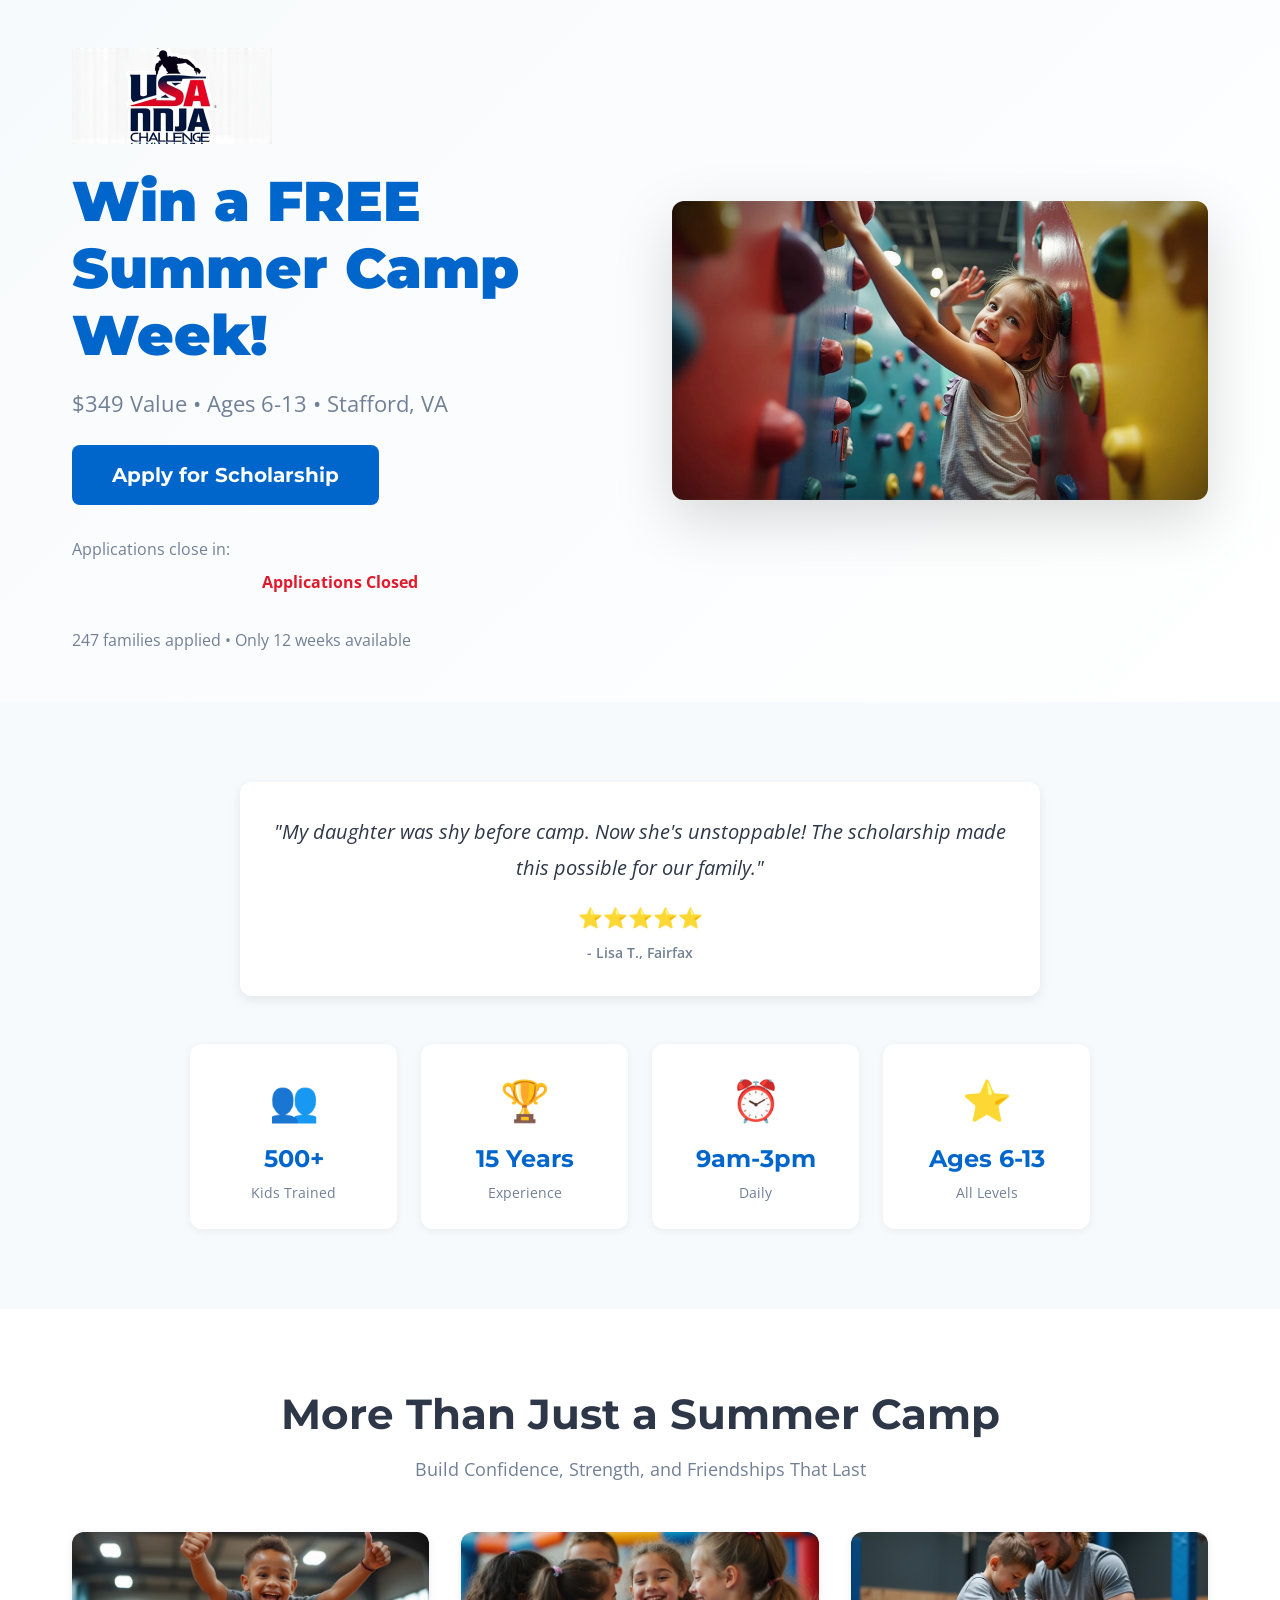
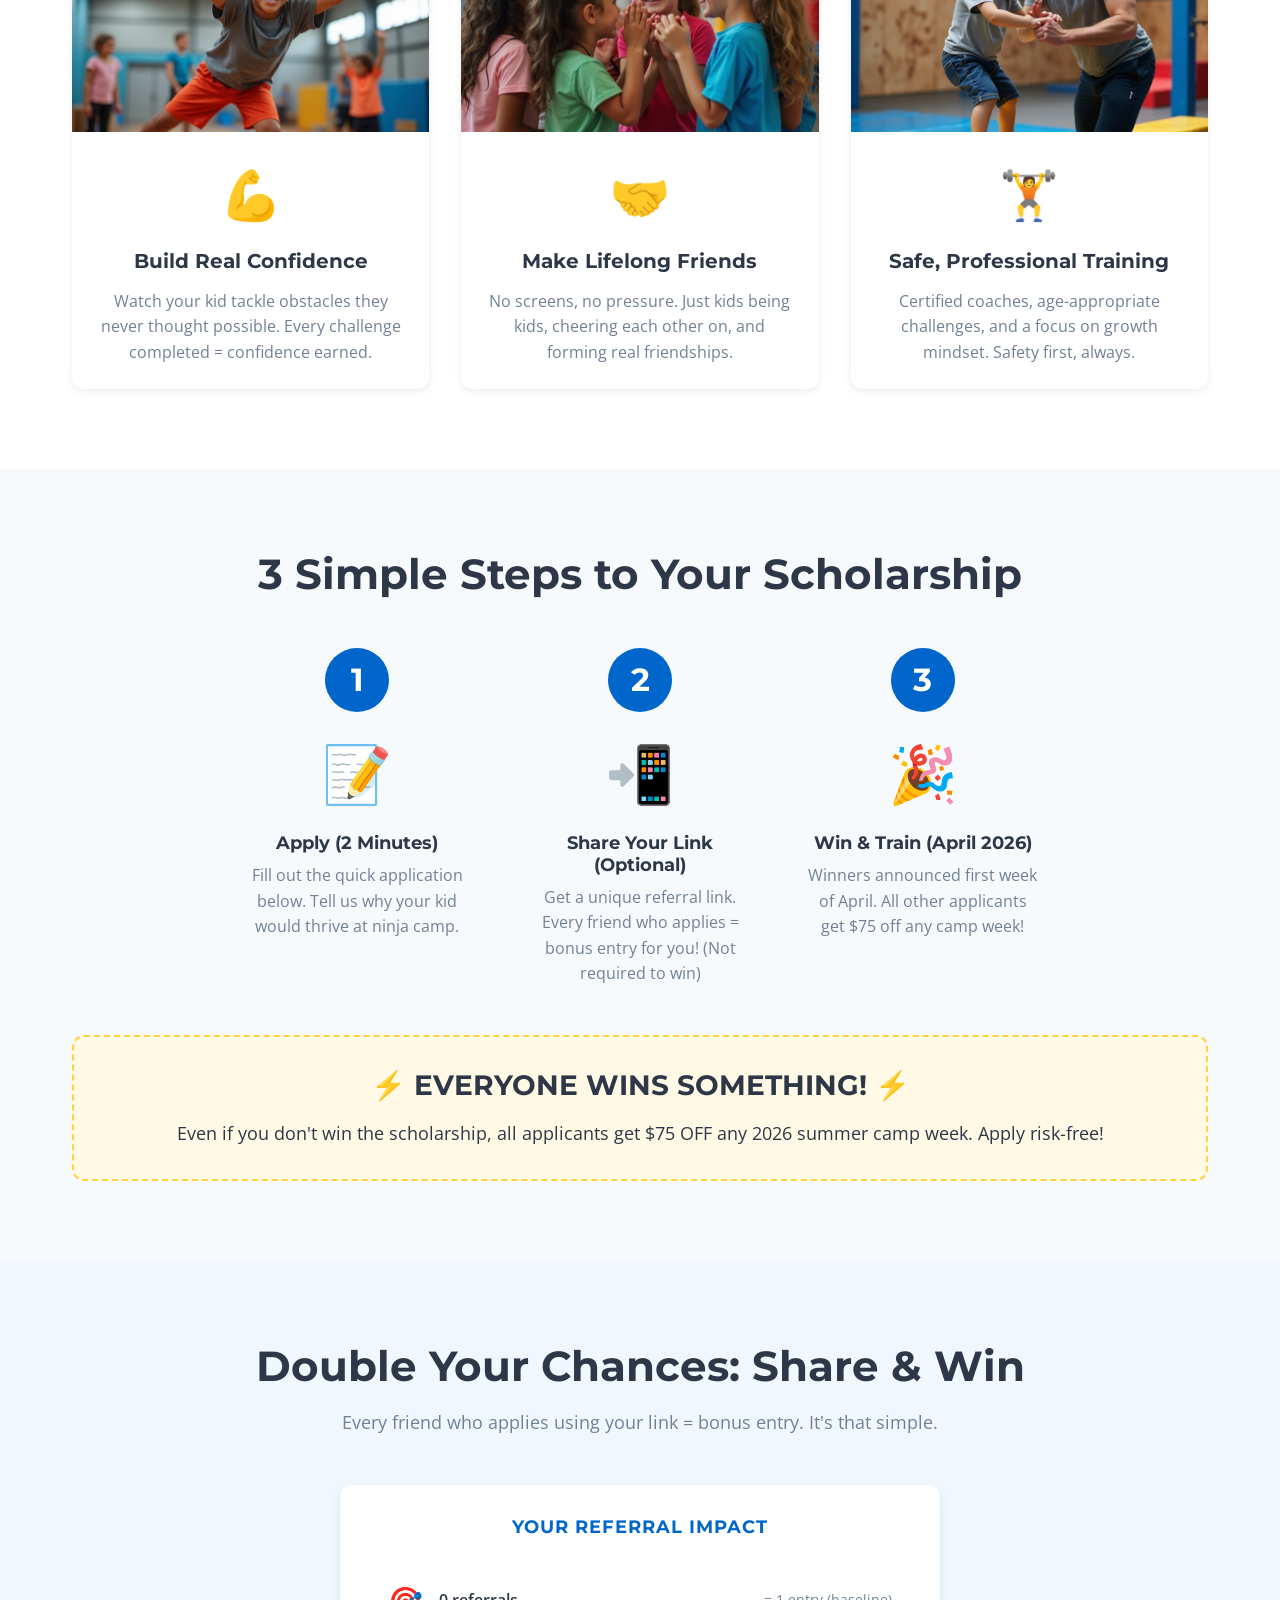
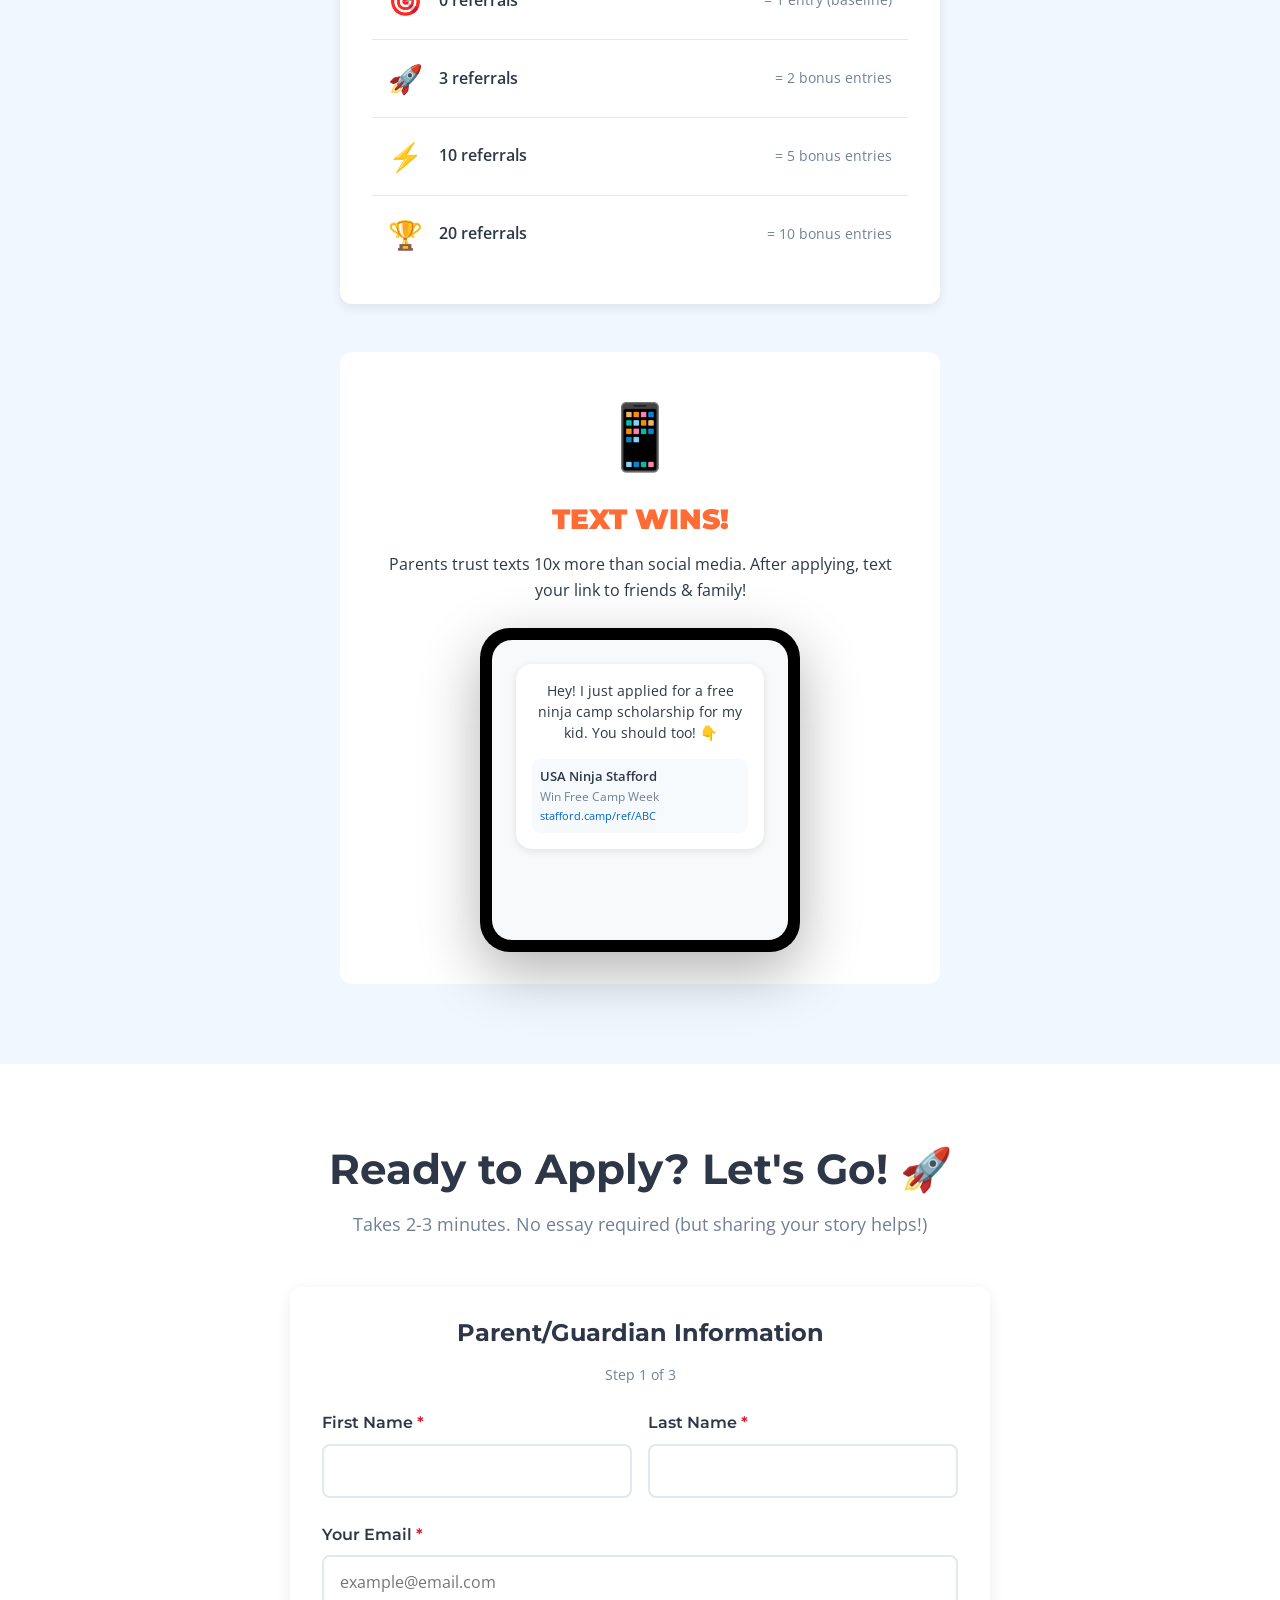
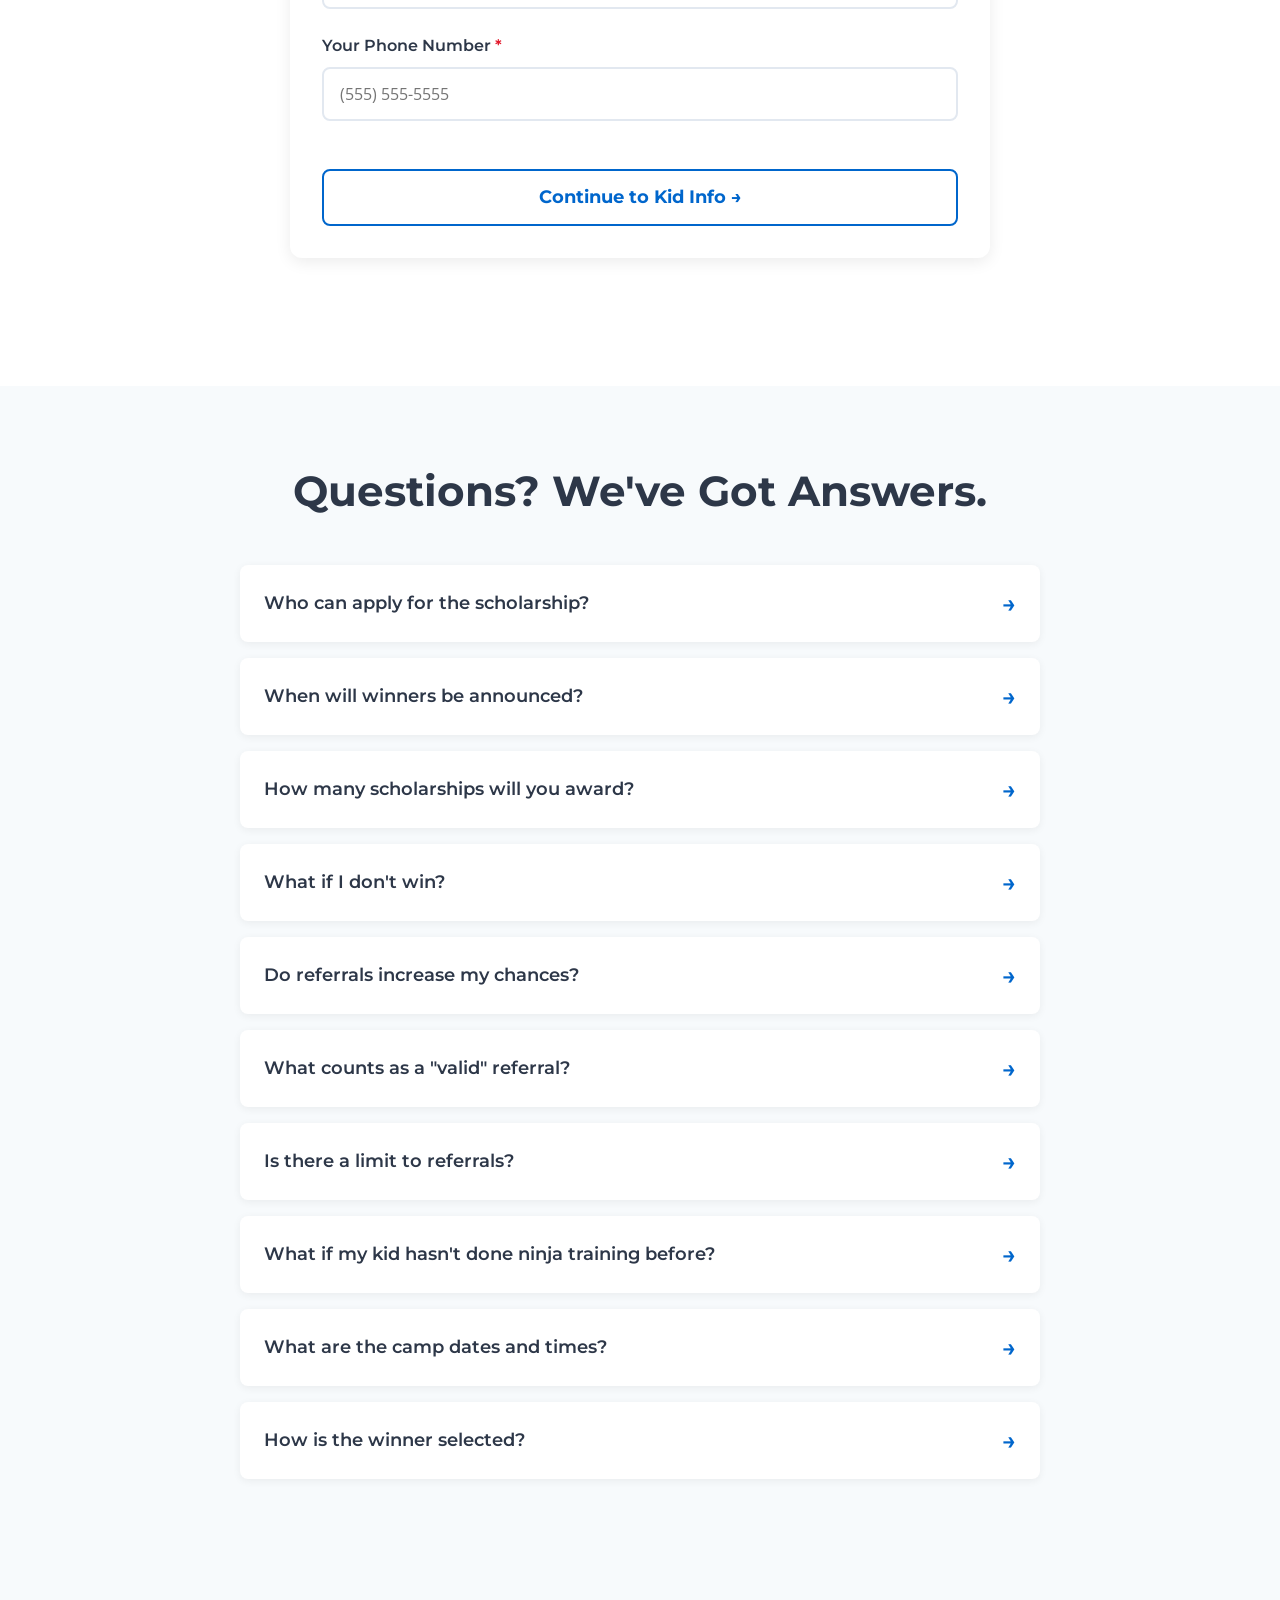
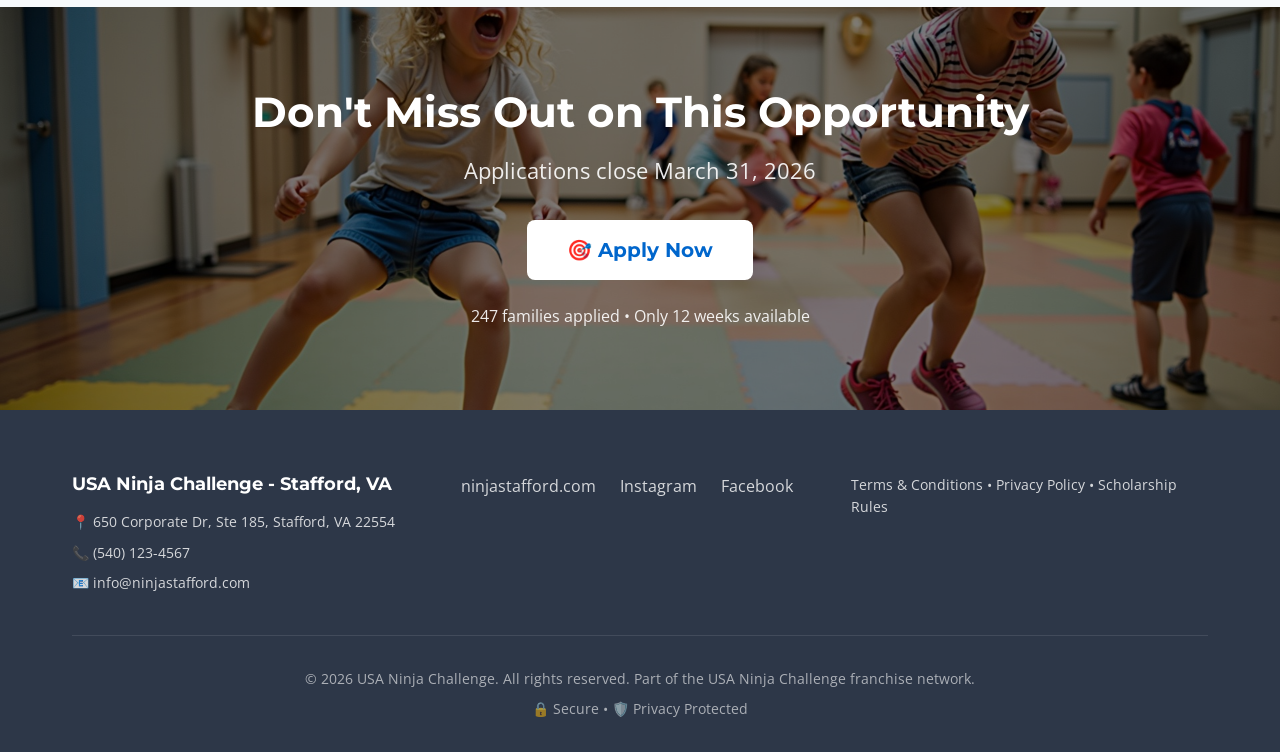
==== commit bbbb76a5: "Replace placeholder images with fal.ai generated professional images" ====
--- a/index.html
+++ b/index.html
@@ -20,7 +20,7 @@
     <title>Win a FREE Summer Camp Week! | USA Ninja Stafford Scholarship</title>
     
     <!-- Favicon -->
-    <link rel="icon" type="image/x-icon" href="./assets/favicon.ico">
+    <link rel="icon" type="image/x-icon" href="./assets/favicon.png">
     
     <!-- Google Fonts -->
     <link rel="preconnect" href="https://fonts.googleapis.com">
